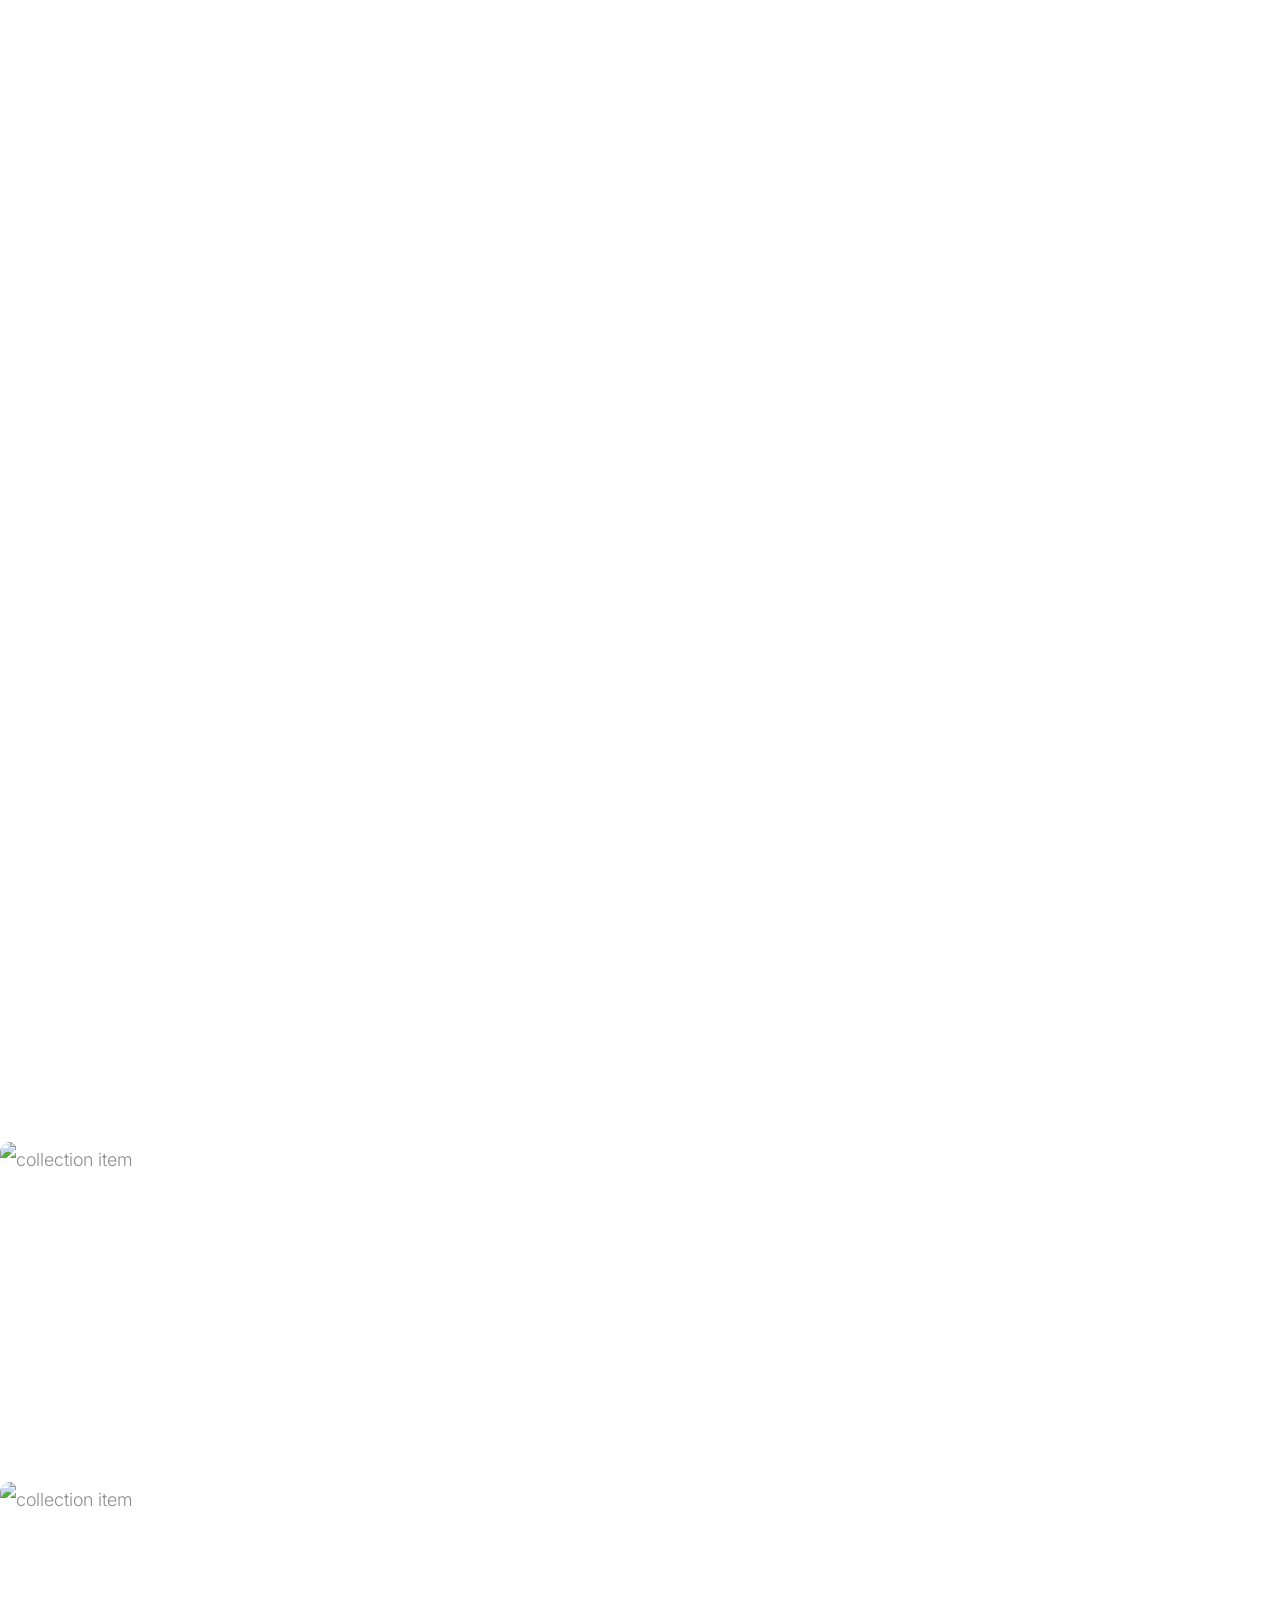
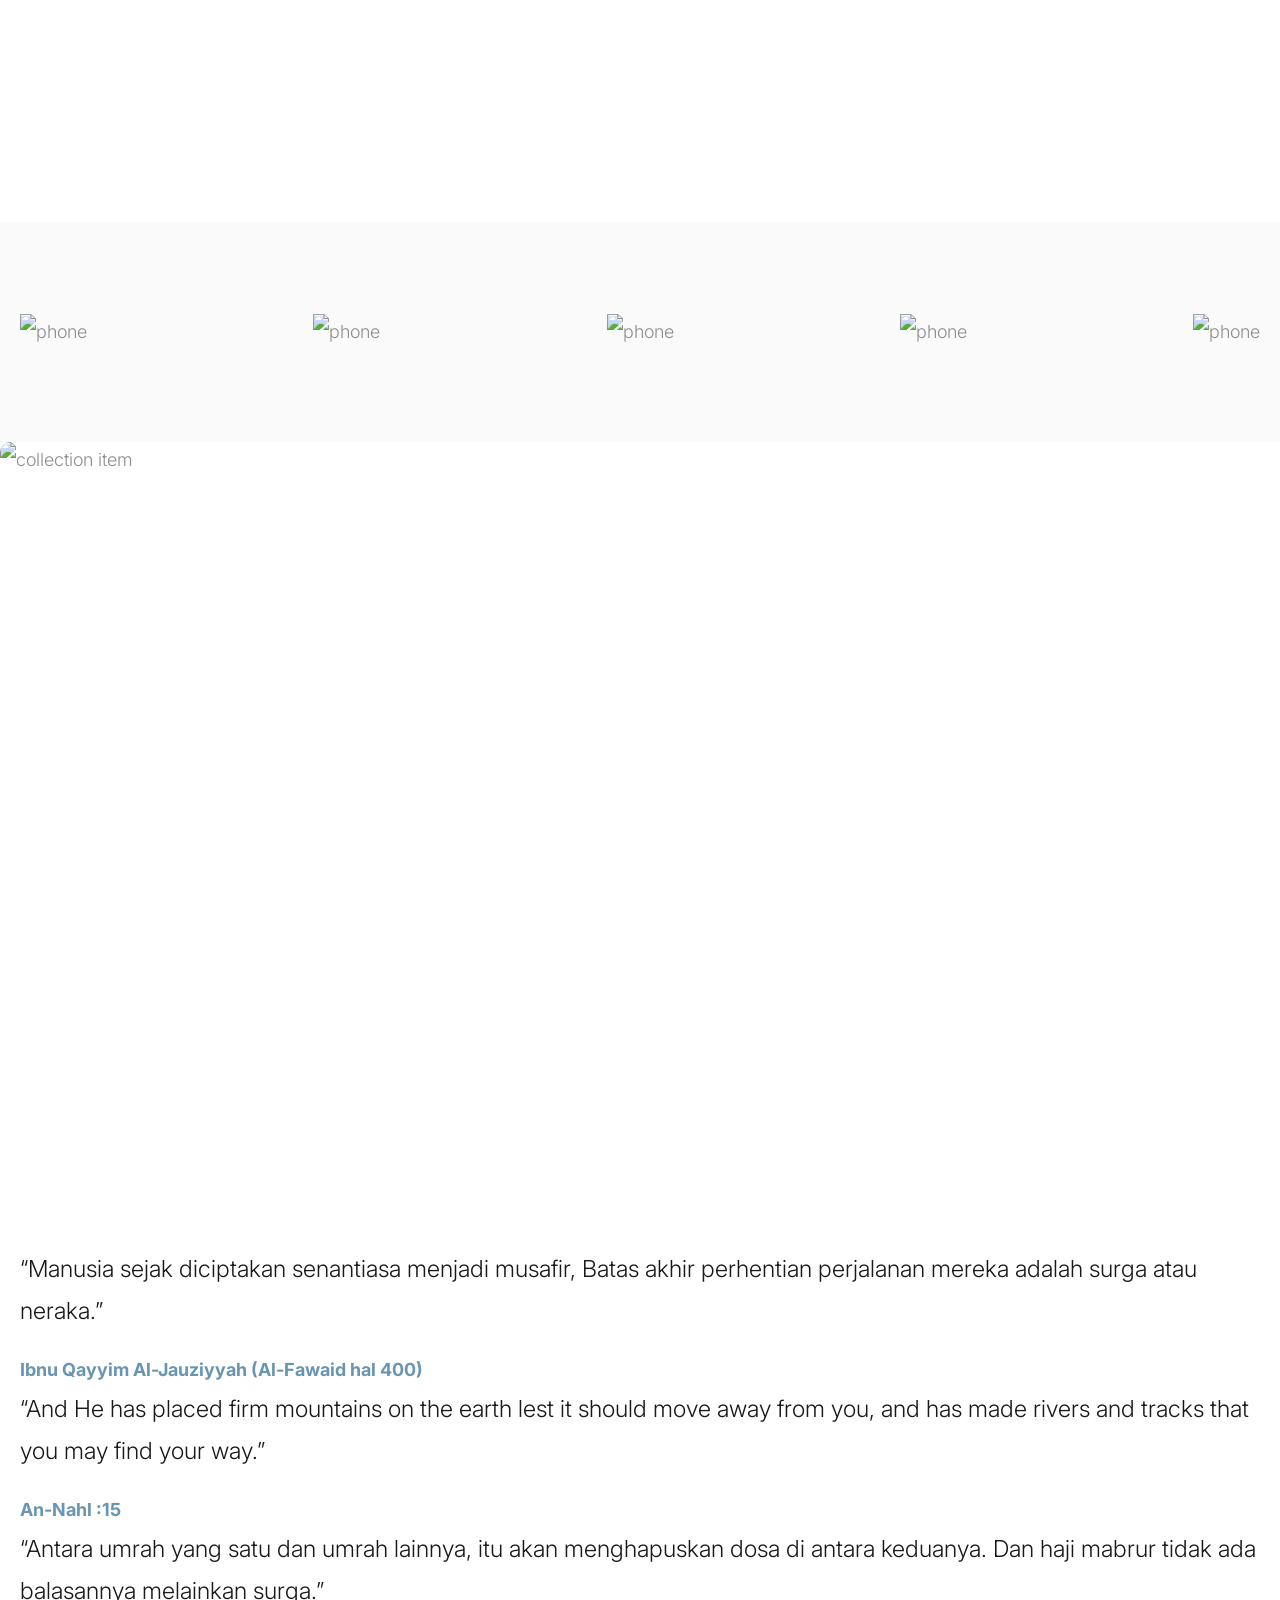
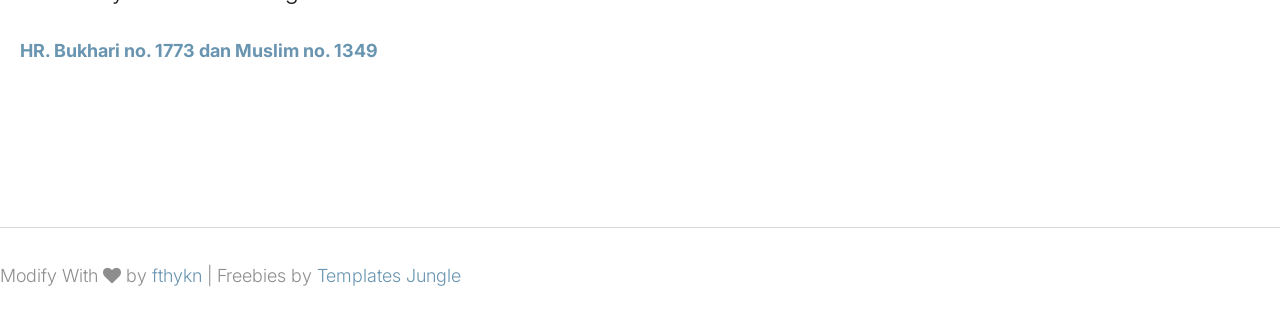
==== index.html @ 42d47d9b "shr" ====
<!DOCTYPE html>
<html lang="en">
  <head>
    <title>Teman Rihlah Mu</title>
    <meta charset="utf-8">
    <meta http-equiv="X-UA-Compatible" content="IE=edge">
    <meta name="viewport" content="width=device-width, initial-scale=1.0">
    <meta name="format-detection" content="telephone=no">
    <meta name="apple-mobile-web-app-capable" content="yes">
    <meta name="author" content="">
    <meta name="keywords" content="">
    <meta name="description" content="">
    <link rel="stylesheet" type="text/css" href="css/normalize.css">
    <link rel="stylesheet" type="text/css" href="icomoon/icomoon.css">
    <link rel="stylesheet" type="text/css" media="all" href="https://maxcdn.bootstrapcdn.com/font-awesome/4.7.0/css/font-awesome.min.css">
    <link rel="stylesheet" type="text/css" href="css/vendor.css">
    <link rel="stylesheet" type="text/css" href="style.css">
    <link rel="preconnect" href="https://fonts.googleapis.com">
    <link rel="preconnect" href="https://fonts.gstatic.com" crossorigin>
    <link href="https://fonts.googleapis.com/css2?family=Inter:wght@100;200;300;400;500;600;700;800;900&display=swap" rel="stylesheet">
    <!-- script
    ================================================== -->
    <script src="js/modernizr.js"></script>
  </head>
  <body>

    <div class="preloader-wrapper">
      <div class="preloader">
      </div>
    </div>

    
    <header id="header">
      <div id="header-wrap">
       
        <nav class="primary-nav padding-small">
          <div class="container">
            <div class="row d-flex align-items-center">
              <div class="col-lg-2 col-md-2">
                <div class="main-logo">
                  <a href="index.html">
                    <img src="images/main-logo.png" alt="logo">
                  </a>
                </div>
              </div>
              <div class="col-lg-10 col-md-10">
                <div class="navbar">

                  <div id="main-nav" class="stellarnav d-flex justify-content-end right">
                    <ul class="menu-list">

                      <li class="menu-item has-sub">
                        <a href="index.html" class="item-anchor active d-flex align-item-center" data-effect="Home">Beranda </a>
                        
                      </li>

                                       
                      <li class="menu-item has-sub">
                        <a href="#" class="item-anchor d-flex align-item-center" data-effect="Pages">Aktivitas<i class="icon icon-chevron-down"></i></a>
                        <ul class="submenu">
                      
                          <li><a href="umroh.html" class="item-anchor">umroh</a></li>
                          <li><a href="luar-ruang.html" class="item-anchor">luar ruang</a></li>
                          
                        </ul>
                      </li>

                      
                      <li class="menu-item has-sub">
                        <a href="blog.html" class="item-anchor d-flex align-item-center" data-effect="Blog">Blog</a>
                        
                      </li>

                      <li><a href="contact.html" class="item-anchor" data-effect="Contact">Contact</a></li>

                    </ul>
                  </div>

                </div>
              </div>
            </div>
          </div>
        </nav>
      </div>
    </header>

    

    
    <section id="latest-collection">
      <div class="container">
        <div class="product-collection row">
          <div class="col-lg-7 col-md-12 left-content">
            <div class="collection-item">
              <div class="products-thumb">
                <img src="images/collection-item1.jpg" alt="collection item" class="large-image image-rounded">
              </div>
              <div class="col-lg-6 col-md-6 col-sm-6 product-entry">
                <div class="categories"></div>
                <h3 class="item-title"><font color="white">Umroh<br> Berkah.</font></h3>
                
                <div class="btn-wrap">
                  <a href="umroh.html" class="d-flex align-items-center"><font color="white">Book Now <i class="icon icon-arrow-io"></i></font>
                  </a>
                </div>
              </div>
            </div>
          </div>
          <div class="col-lg-5 col-md-12 right-content flex-wrap">
            <div class="collection-item top-item">
              <div class="products-thumb">
                <img src="images/collection-item2.jpg" alt="collection item" class="small-image image-rounded">
              </div>
              <div class="col-md-6 product-entry">
                <div class="categories"></div>
                <h3 class="item-title"><font color="white">Luar <br> Ruang.</font></h3>
                <div class="btn-wrap">
                  <a href="luar-ruang.html" class="d-flex align-items-center"><font color="white">Book Now <i class="icon icon-arrow-io"></i></font>
                  </a>
                </div>
              </div>
            </div>
            <div class="collection-item bottom-item">
              <div class="products-thumb">
                <img src="images/collection-item3.jpg" alt="collection item" class="small-image image-rounded">
              </div>
              <div class="col-md-6 product-entry">
                <div class="categories"></div>
                <h3 class="item-title"><font color="white">Halal <br> Tour.</font></h3>
                <div class="btn-wrap">
                  <a href="shop.html" class="d-flex align-items-center"><font color="white">Book Now <i class="icon icon-arrow-io"></i></font>
                  </a>
                </div>
              </div>
            </div>
          </div>
        </div>
      </div>
    </section>

    <section id="brand-collection" class="padding-medium bg-light-grey">
      <div class="container">
        <div class="d-flex flex-wrap justify-content-between">
          <img src="images/brand1.png" alt="phone" class="brand-image">
          <img src="images/brand2.png" alt="phone" class="brand-image">
          <img src="images/brand3.png" alt="phone" class="brand-image">
          <img src="images/brand4.png" alt="phone" class="brand-image">
          <img src="images/brand5.png" alt="phone" class="brand-image">
        </div>
      </div>
    </section>
    
     

    <section class="shoppify-section-banner">
      <div class="container">
        <div class="product-collection">
          <div class="left-content collection-item">
            <div class="products-thumb">
              <img src="images/model.jpg" alt="collection item" class="large-image image-rounded">
            </div>
            <div class="col-lg-6 col-md-6 col-sm-6 product-entry">
              <div class="categories"></div>
              <h3 class="item-title"><font color="white">#Teman </br> Rihlahmu.</font></h3>
              <div class="btn-wrap">
                <a href="shop.html" class="d-flex align-items-center"><font color="white">Hadirkan momen ibadah yang khusyuk dan <br> nikmati kegiatan luar ruang yang berkesan <br> hanya bersama teman rihlah mulia <i class="icon icon-arrow-io"></i></font>
                </a>
              </div>
            </div>
          </div>
        </div>        
      </div>
    </section>

    <section id="testimonials" class="padding-large">
      <div class="container">
        <div class="reviews-content">
          <div class="row d-flex flex-wrap">
            <div class="col-md-2">
              <div class="review-icon">
                <i class="icon icon-right-quote"></i>
              </div>
            </div>
            <div class="col-md-8">
              <div class="swiper testimonial-swiper overflow-hidden">
                <div class="swiper-wrapper">
                  <div class="swiper-slide">
                    <div class="testimonial-detail">
                      <p>“Manusia sejak diciptakan senantiasa menjadi musafir, Batas akhir perhentian perjalanan mereka adalah surga atau neraka.”
                      </p>
                      <div class="author-detail">
                        <div class="name">Ibnu Qayyim Al-Jauziyyah (Al-Fawaid hal 400)
                        </div>
                      </div>
                    </div>
                  </div>
                  <div class="swiper-slide">
                    <div class="testimonial-detail">
                      <p>“And He has placed firm mountains on the earth lest it should move away from you, and has made rivers and tracks that you may find your way.”</p>
                      <div class="author-detail">
                        <div class="name">An-Nahl :15</div>
                      </div>
                    </div>
                  </div>
                  <div class="swiper-slide">
                    <div class="testimonial-detail">
                      <p>“Antara umrah yang satu dan umrah lainnya, itu akan menghapuskan dosa di antara keduanya. Dan haji mabrur tidak ada balasannya melainkan surga.”</p>
                      <div class="author-detail">
                        <div class="name"> HR. Bukhari no. 1773 dan Muslim no. 1349</div>
                      </div>
                    </div>
                  </div>


                  


                </div>
              </div>
              <div class="swiper-arrows">
                <button class="prev-button">
                  <i class="icon icon-arrow-left"></i>
                </button>
                <button class="next-button">
                  <i class="icon icon-arrow-right"></i>
                </button>
              </div>
            </div>
          </div>
        </div>
      </div>
    </section>

    <hr>

    

    

   

    
    

    <div id="footer-bottom">
      <div class="container">
        <div class="d-flex align-items-center flex-wrap justify-content-between">
          <div class="copyright">
            <p>Modify With <i class="fa fa-heart pulse"></i> by <a href="https://fthykn.github.io/">fthykn</a> | Freebies by <a href="https://templatesjungle.com/">Templates Jungle</a> </p></a>
            </p>
          </div>
          
            <div class="social-links">
              <ul class="d-flex list-unstyled">
               
                <li>
                  <a href="#">
                    <i class="icon icon-instagram"></i>
                  </a>
                </li>
                <li>
                  <a href="#">
                    <i class="icon icon-youtube-play"></i>
                  </a>
                </li>
                <li>
                  <a href="#">
                    <i class="icon icon-facebook"></i>
                  </a>
                </li>
                
              </ul>
            </div>
          
        </div>
      </div>
    </div>

    <script src="js/jquery-1.11.0.min.js"></script>
    <script src="js/plugins.js"></script>
    <script src="js/script.js"></script>
  </body>
</html>
---- style.css ----
/*
Theme Name: Ultras
Theme URI: https://templatesjungle.com/
Author: TemplatesJungle
Author URI: https://templatesjungle.com/
Description: Ultras is specially designed product packaged for eCommerce store websites.
Version: 1.1
*/

/*--------------------------------------------------------------
This is main CSS file that contains custom style rules used in this template
--------------------------------------------------------------*/

/*------------------------------------*\
    Table of contents
\*------------------------------------*/

/*------------------------------------------------

CSS STRUCTURE:

1. VARIABLES

2. GENERAL TYPOGRAPHY
  2.1 General Styles
  2.2 Floating & Alignment
  2.3 Forms
  2.4 Lists
  2.5 Code
  2.6 Tables
  2.7 Spacing
  2.8 Utilities
  2.9 Misc
    - Row Border
    - Zoom Effect
  2.10 Buttons
    - Button Sizes
    - Button Shapes
    - Button Color Scheme
    - Button Aligns
  2.11 Section
    - Hero Section
    - Section Title
    - Section Paddings
    - Section Margins
    - Section Bg Colors
    - Content Colors
    - Content Borders

3. EXTENDED TYPOGRAPHY
  3.1 Blockquote / Pullquote
  3.2 Text Highlights

4. CONTENT ELEMENTS
  4.1 Tabs
  4.2 Accordions

5. BLOG STYLES
  5.1 Blog Single Post
  5.2 About Author
  5.3 Comments List
  5.4 Comments Form3

6. SITE STRUCTURE
  6.1 Header
    - Header Menu
    - Nav Sidebar
  6.2 Billboard
  6.3 About Us Section
  6.4 Video Section
  6.5 Selling Products Section
  6.6 Quotation Section
  6.7 Latest Blogs Section
  6.8 Newsletter Section
  6.9 Instagram Section
  6.10 Footer
    - Footer Top
    - Footer Bottom

7. OTHER PAGES
  7.1 About Page
  7.2 Product Detail
    -Quantity
  7.3 Shop Page & Blog Page
    -Sidebar
    -Pagination
  7.4 Shop List Page
  7.5 Single Product
   -Single Product Information
   -Product Tabs
  7.6 Single Post Page
  7.7 Cart Page
  7.8 Wishlist Page
  7.9 Checkout Page
  7.10 Home2 Page
   -Billboard
   -Video Section
   -Categories
  7.11 Coming Soon Page
  7.12 Login Page
  7.13 Error Page
  7.14 Styles Page

    
/*--------------------------------------------------------------
/** 1. VARIABLES
--------------------------------------------------------------*/
:root {
    /* widths for rows and containers
     */
    --header-height       : 160px;
    --header-height-min   : 80px;
}
/* on mobile devices below 600px
 */
@media screen and (max-width: 600px) {
    :root {
        --header-height : 100px;
        --header-height-min   : 80px;
    }
}
/* Theme Colors */
:root {
    --accent-color       : #8d8d8d;
    --dark-color         : #191919;
    --light-color        : #fff;
    --grey-color         : #dbdbdb;
    --light-grey-color   : #fafafa;
    --primary-color      : #6995B1;
    --light-primary-color   : #eef1f3;
}

/* Fonts */
:root {
    --body-font           : "Inter", sans-serif;
    --heading-font        : "Inter", sans-serif;
}


/*----------------------------------------------*/
/* 2 GENERAL TYPOGRAPHY */
/*----------------------------------------------*/

/* 2.1 General Styles
/*----------------------------------------------*/
*, *::before, *::after {
  -webkit-box-sizing: border-box;
  -moz-box-sizing: border-box;
  box-sizing: border-box;
}
html {
  box-sizing: border-box;
}
body {
  font-family: var(--body-font);
  font-size: 18px;
  font-weight: 300;
  line-height: 2;
  color: var(--accent-color);
  margin: 0;
}
body.no-scroll {
    overflow: hidden;
}
a {
  color: var(--dark-color);
  text-decoration: none;
  transition: 0.3s color ease-out;
}
p>a {
  color: var(--primary-color);
}
a.light {
  color: var(--light-color);
}
a:hover {
  text-decoration: none;
  color: var(--primary-color);
}
ul, ol {
  margin-top: 0;
  margin-bottom: 10px;
  margin-left: 0;
}
ul ul,
ol ul,
ul ol,
ol ol {
  margin-top: 5px;
  margin-bottom: 0;
}
ul li, ol li {
  margin-bottom: 5px;
  outline: 0;
}
ul li.active a{
  color: var(--dark-color);
}
ul li:last-child,
ol li:last-child {
  margin-bottom: 0;
}
dl {
  margin-top: 0;
  margin-bottom: 2rem;
}
dt,
dd {
  line-height: 1.42857143;
}
dt {
  font-weight: bold;
}
dd {
  margin-left: 0;
}
button, input, select, textarea {
  font-family: inherit;
  font-size: inherit;
  line-height: inherit;
  outline: 0;
}
figure {
  margin: 0;
}
img {
  display: inline-block;
  border: 0;
  max-width: 100%;
  height: auto;
  vertical-align: middle;
}
::selection {
  background: var(--primary-color);
  color: var(--light-color);
  text-shadow: none;
}
::-moz-selection {
  background: var(--primary-color);
  color: var(--light-color);
  text-shadow: none;
}

::-webkit-input-placeholder {
    color: #7A7A7A; /* WebKit browsers */
}
:-ms-input-placeholder {
    color: #7A7A7A;/* Internet Explorer 10+ */
}

/* Typography */
/*----------------------------------------------*/

h1, .h1, h2, .h2, h3, .h3, h4, .h4, h5, .h5, h6, .h6 {
  font-family: var(--heading-font);
  color: var(--dark-color);
  line-height: 1.2;
}
h1.light, .h1, h2.light, .h2, h3.light, .h3, h4.light, .h4, h5.light, .h5, h6.light, .h6 {
  color: var(--light-color);
}
h1, h2, h3 {
  margin: 25px 0;
  text-transform: capitalize;
}
h5, h6 {
  letter-spacing: 1px;
}
h1, .h1 {
  font-size: 3em;
  line-height: 1.4;
}
h2, .h2 {
  font-size: 2em;
  line-height: 1.4;
}
h3, .h3 {
  font-size: 1.4em;
  line-height: 1.4;
}
h4, .h4 {
  font-size: 1.1em;
  line-height: 1.4;
}
h5, .h5 {
  font-size: .83em;
  line-height: 1.25;
}
h6, .h6 {
  font-size: .67em;
  line-height: 1.1;
}
h1 a, h2 a, h3 a, h4 a, h5 a, h6 a {
  font-weight: inherit;
  color: inherit;
  text-decoration: none;
}
p {
   font-family: var(--body-font);
   font-size: 18px;
   line-height: 1.8;
   margin: 0 0 20px 0;
}
p.dark {
    color: var(--dark-color);
}
p.light {
    color: var(--light-color);
}
p:empty {
  display: none;
}
small {
  font-size: 85%;
}
mark {
  background-color: var(--grey-color);
  padding: 0.28rem;
}
dfn, cite, em, i {
  font-style: italic;
}
::placeholder {
    color: var(--grey-color);
}

/*----------------------------------------------*/
/* 2.1 Floating & Alignment */
/*----------------------------------------------*/

.align-left {
  float: left;
  text-align: left;
}
.align-right {
  float: right;
  text-align: right;
}
.align-center {
  display: block;
  margin-left: auto;
  margin-right: auto;
  text-align: center;
}
/**::after,*/
.container::after,
.row::after,
.clearfix::after {
  display: block;
  clear: both;
  content: "";
}

/** Text Align
--------------------------------------------------------------*/
.text-left {
  text-align: left;
}
.text-right {
  text-align: right;
}
.text-center {
  text-align: center;
}
.text-justify {
  text-align: justify;
}
.text-nowrap {
  white-space: nowrap;
}
.text-lead {
  font-size: 120%;
  line-height: 1.7em;
}
.text-lead strong {
  font-size: 115%;
  font-weight: 500;
}
.text-muted {
  color: var(--primary-color);
}
.text-primary {
  color: var(--primary-color) !important;
}
.text-hide {
  font: 0/0 a;
  color: transparent;
  text-shadow: none;
  background-color: transparent;
  border: 0;
}

/*------------------------------------------------
/* 2.3 Forms
–––––––––––––––––––––––––––––––––––––––––––––––––– */
input[type="email"],
input[type="number"],
input[type="search"],
input[type="text"],
input[type="tel"],
input[type="url"],
input[type="password"],
textarea,
select {
    height: 50px;
    padding: 6px 15px;
    background-color: var(--light-background-color);
    border: 1px solid var(--grey-color);
    border-radius: 4px;
    box-shadow: none;
    box-sizing: border-box; 
  }
/* Removes awkward default styles on some inputs for iOS */
input[type="email"],
input[type="number"],
input[type="search"],
input[type="text"],
input[type="tel"],
input[type="url"],
input[type="password"],
textarea {
  -webkit-appearance: none;
     -moz-appearance: none;
          appearance: none; }
textarea {
  min-height: 130px;
  padding-top: 6px;
  padding-bottom: 6px; }
input[type="email"]:focus,
input[type="number"]:focus,
input[type="search"]:focus,
input[type="text"]:focus,
input[type="tel"]:focus,
input[type="url"]:focus,
input[type="password"]:focus,
textarea:focus,
select:focus {
  border: 1px solid var(--grey-color);
  outline: 0; }
label,
legend {
  display: block;
  margin-bottom: .5rem;
  font-weight: 600; 
}
fieldset {
  padding: 0;
  border-width: 0; 
}
input[type="checkbox"],
input[type="radio"] {
  display: inline; }
label > .label-body {
  display: inline;
  margin-left: .5rem;
  font-weight: normal; }

/*------------------------------------------------
/* 2.4 Lists
–––––––––––––––––––––––––––––––––––––––––––––––––– */
ul {
  list-style: circle inside; }
ol {
  list-style: decimal inside; }
ol, ul {
  padding-left: 0;
  margin-top: 0; }
ul ul,
ul ol,
ol ol,
ol ul {
  margin: 1.5rem 0 1.5rem 3rem;
  font-size: 90%; }
li {
  margin-bottom: 1rem; }

/*------------------------------------------------
/* 2.5 Code
–––––––––––––––––––––––––––––––––––––––––––––––––– */
code {
  padding: .2rem .5rem;
  margin: 0 .2rem;
  border-radius: 4px; 
  background-color: var(--accent-color);
  color: var(--light-color);
}
pre > code {
  display: block;
  padding: 1rem 1.5rem;
  white-space: normal; 
  }

/*------------------------------------------------
/* 2.6 Tables
–––––––––––––––––––––––––––––––––––––––––––––––––– */
th,
td {
  padding: 12px 15px;
  text-align: left;
   }
th:first-child,
td:first-child {
  padding-left: 0; 
  }
th:last-child,
td:last-child {
  padding-right: 0; 
  }

/*------------------------------------------------
/* 2.7 Spacing
–––––––––––––––––––––––––––––––––––––––––––––––––– */
button,
.button {
  margin-bottom: 1rem; }
input,
textarea,
select,
fieldset {
  margin-bottom: 1.5rem; }
pre,
blockquote,
dl,
figure,
table,
form {
  margin-bottom: 2rem; 
}

/*------------------------------------------------
/* 2.8 Utilities
–––––––––––––––––––––––––––––––––––––––––––––––––– */
.u-full-width {
  width: 100%;
  box-sizing: border-box; 
}
.u-max-full-width {
  max-width: 100%;
  box-sizing: border-box; 
}
.u-pull-right {
  float: right; 
}
.u-pull-left {
  float: left; 
}
.list-icon i {
  margin-right: 10px;
}
.list-unstyled {
  list-style: none;
}
.txt-fx .letter {
  opacity: 0;
}
.text-uppercase {
  text-transform: uppercase;
}
.text-capitalize {
  text-transform: capitalize;
}
.overflow-hidden {
    overflow: hidden;
}
.hide {
    display: none !important;
}

/* display flex utilities */
.d-flex {
  display: -ms-flexbox !important;
  display: flex !important;
}
.flex-wrap {
  -ms-flex-wrap: wrap !important;
  flex-wrap: wrap !important;
}

.justify-content-end {
  -ms-flex-pack: justify !important;
  justify-content: end !important;
}
.justify-content-center {
  -ms-flex-pack: justify !important;
  justify-content: center !important;
}
.justify-content-evenly {
  -ms-flex-pack: justify !important;
  justify-content: space-evenly !important;
}
.justify-content-between {
  -ms-flex-pack: justify !important;
  justify-content: space-between !important;
}

.align-items-center {
  -ms-flex-align: center !important;
  align-items: center !important;
}
.align-items-baseline {
  -ms-flex-align: baseline !important;
  align-items: baseline !important;
}
/* disable selction in section title */
.noselect {
  -webkit-touch-callout: none; /* iOS Safari */
    -webkit-user-select: none; /* Safari */
     -khtml-user-select: none; /* Konqueror HTML */
       -moz-user-select: none; /* Old versions of Firefox */
        -ms-user-select: none; /* Internet Explorer/Edge */
            user-select: none; /* Non-prefixed version, currently
                                  supported by Chrome, Edge, Opera and Firefox */
}

/*------------------------------------------------
/* 2.9 Misc
–––––––––––––––––––––––––––––––––––––––––––––––––– */
/* -Row Border
------------------------------------------*/
hr {
  margin-top: 2rem;
  margin-bottom: 2rem;
  border-width: 0;
  border-top: 1px solid var(--grey-color); 
}

/* -Zoom Effect
------------------------------------------*/
.zoom-effect {
    position: relative;
    overflow: hidden;
}
.zoom-effect img {
    max-width: 100%;
    -webkit-transition: 0.6s ease-out;
    -moz-transition: 0.6s ease-out;
    transition: 0.6s ease-out;
}
.zoom-effect:hover img {
    -webkit-transform: scale(1.1,1.1);
    -moz-transform: scale(1.1,1.1);
    transform: scale(1.1,1.1);
}
.zoom-effect:before {
    content: "";
    display: block;
    width: 100%;
    height: 100%;
    top: 0;
    left: 0;
    position: absolute;
    background: rgba(0,0,0,0.3);
    z-index: 2;
    opacity: 0;
    -moz-transition: 0.5s ease;
    -webkit-transition: 0.5s ease;
    transition: 0.5s ease;
}
.zoom-effect:hover:before {
    opacity: 1;
    cursor: pointer;
}


/*--------------------------------------------------------------
/** 2.10 Buttons
--------------------------------------------------------------*/
a.btn,
input[type="button"],
input[type="submit"],
input[type="reset"],
input[type="file"],
button {
  background-image: none;
  background: var(--dark-color);
  text-decoration: none !important;
  display: inline-block;
  position: relative;
  border: 2px solid transparent;
  border-radius: 0;
  padding: 0.75em 1.5em;
  margin-top: 15px;
  font-family: var(--body-font);
  font-size: 15px;
  font-weight: 500;
  line-height: normal;
  text-align: center;
  text-transform: uppercase;
  color: var(--light-color);
  z-index: 1;
  cursor: pointer;
  white-space: nowrap;
  vertical-align: middle;
  -webkit-transition: all 0.3s ease-in;
  transition: all 0.3s ease-in;
  -ms-touch-action: manipulation;
  touch-action: manipulation;
  -webkit-user-select: none;
  -moz-user-select: none;
  -ms-user-select: none;
  user-select: none;
}
.btn:hover,
.btn:focus,
input[type="button"]:focus,
input[type="button"]:hover,
input[type="submit"]:focus,
input[type="submit"]:hover,
input[type="reset"]:focus,
input[type="reset"]:hover,
input[type="file"]:focus,
input[type="file"]:hover,
button:focus,
button:hover {
  text-decoration: none;
  outline: 0;
}
.light .btn:hover {
  color: var(--light-color);
}
.btn:last-child {
  margin-right: 0;
}
.btn:active,
.btn.btn-outline-light:active,
.btn.btn-outline-dark:active,
.btn.btn-outline-accent:active,
input[type="button"]:active,
input[type="submit"]:active,
input[type="reset"]:active,
input[type="file"]:active,
button:active {
  outline: 0;
  background-image: none;
  -webkit-box-shadow: inset 0 1px 3px rgba(0, 0, 0, 0.3);
  box-shadow: inset 0 1px 3px rgba(0, 0, 0, 0.3);
}
.btn.disabled,
.btn[disabled],
fieldset[disabled] .btn {
  cursor: not-allowed;
  opacity: 0.65;
  box-shadow: none;
}
a.btn.disabled,
fieldset[disabled] a.btn {
  pointer-events: none;
}

/* - Button Sizes
------------------------------------------------------------- */
.btn.btn-small {
  padding: 0.8em 1.8em;
  font-size: 0.65em;
}
.btn.btn-medium {
  padding: 1.1em 3.0em;
  font-size: 1.0em;
}
.btn.btn-large {
  padding: 1.5em 5.5em;
  font-size: 1.3em;
}

/* - Button Shapes
------------------------------------------------------------- */
.btn.btn-rounded,
.btn.btn-rounded::after {
  border-radius: 6px;
}
.btn.btn-pill,
.btn.btn-pill::after {
  border-radius: 2em;
}
/* button outline */
.btn.btn-outline-dark,
.btn.btn-outline-light,
.btn.btn-outline-accent {
  background: transparent;
  text-shadow: none;
  box-shadow: none;
}
.btn.btn-outline-dark:hover::after,
.btn.btn-outline-light:hover::after {
  background-color: transparent;
}
.btn.btn-outline-dark {
  border-color: rgba(0,0,0,1);
  color: var(--dark-color);
}
.btn.btn-outline-dark:hover {
  background: var(--dark-color);
  color: var(--light-color);
}
.btn.btn-outline-accent {
  border-color: var(--accent-color);
  color: var(--accent-color);
}
.btn.btn-outline-accent:hover {
  background: var(--accent-color);
  color: var(--light-color);
}
.btn.btn-outline-light {
  border-color: rgba(255,255,255,0.5);
  color: var(--light-color);
}
.btn.btn-outline-light:hover {
  border-color: rgba(0,0,0,0.5);
  color: var(--dark-color);
}
.btn.btn-outline-primary {
  background: transparent;
  border-color: var(--primary-color);
  color: var(--dark-color);
}
.btn.btn-outline-primary:hover {
  border-color: var(--dark-color);
  color: var(--dark-color) !important;
}
.btn.btn-full {
  display: block;
  margin: .85em 0;
  width: 100%;
  text-align: center;
}

/* - Buttons Color Scheme
------------------------------------------------------------- */
.btn.btn-dark {
  background: var(--dark-color);
  color: var(--light-color);
}
.btn.btn-dark:hover {
  background: var(--primary-color);
}
.btn.btn-light {
  background: var(--light-color);
  color: var(--dark-color);
}
.btn.btn-light:hover {
  background: var(--dark-color);
  color: var(--light-color);
}
.btn.btn-grey {
  background: var(--grey-color);
  color: var(--dark-color);
}
.btn.btn-grey:hover {
  background: var(--primary-color);
  color: var(--light-color);
}
.btn.btn-accent {
  color: var(--light-color);
  background-color: var(--accent-color);
}
.btn.btn-accent:hover {
  color: var(--light-color) !important;
  background-color: var(--primary-color);
}
.btn.btn-primary {
  background: var(--primary-color);
  color: var(--light-color);
}
.btn.btn-primary:hover {
  background-color: var(--dark-color);
  color: var(--light-color);
}

/* - Buttons Aligns
------------------------------------------------------------- */
.btn-left{
  text-align: left;
  display: block;
}
.btn-center{
  text-align: center;
  display: block;
}
.btn-right{
  text-align: right;
  display: block;
}

/* - Buttons With Arrow
------------------------------------------------------------- */
.btn-wrap {
  font-weight: 500;
  text-transform: capitalize;
  width: fit-content;
}
.btn-wrap:hover i.icon.icon-arrow-io {
  transform: translate3d(5px,0,0) rotate(-180deg);
}
.btn-wrap i.icon.icon-arrow-io {
  display: inline-block;
  font-size: 1.4em;
  transform: rotate(-180deg);
  transition: transform 0.3s ease-out;
}

/*----------------------------------------------*/
/* 2.11 Images */
/*----------------------------------------------*/

/*--- Image Dimension
-----------------------------------------------*/
img.video-image,
img.post-image,
img.insta-image {
    width: 100%;
    height: auto;
    object-fit: cover;
}
img.large-image {
    width: 100%;
    height: 660px;
    object-fit: cover;
}
img.small-image {
    width: 100%;
    height: 320px;
    object-fit: cover;
}
img.single-image {
    width: 100%;
    height: 810px;
    object-fit: cover;
}
img.brand-image {
    max-width: 100%;
    height: auto;
    margin: 20px;
}

/*--- Image Shape
-----------------------------------------------*/
img.image-rounded {
   border-radius: 10px;
}
img.image-circle {
   border-radius: 50%;
}

/*----------------------------------------------*/
/* 2.12 Section */
/*-----------------------------------------------------------*/

/* site-banner */
/*----------------------------------------------*/
.site-banner{
  text-align: center;
}
.site-banner h1.page-title{
    font-size: 7.2em;
    font-weight: 800;
    line-height: 1em;
    letter-spacing: -0.02em;
    text-transform: capitalize;
    color: var(--dark-color);
}
.breadcrumbs a:hover{
  color: var(--accent-color);
}
.breadcrumbs{
  color: var(--accent-color);
}
.breadcrumbs .item{
  text-transform: capitalize;
}
@media screen and (max-width: 1099px) {
  .site-banner h1.page-title{
      font-size: 6em;
  }
}
@media screen and (max-width: 768px) {
  .site-banner h1.page-title{
      font-size: 4.6em;
  }
}
@media screen and (max-width: 600px) {
  .site-banner h1.page-title{
      font-size: 3.2em;
  }
}

/* Hero section
/*----------------------------------------------*/
.hero-section {
    position: relative;
}
.hero-section h2 {
    font-size: 1.8em;
    text-transform: none;
}

/*--- Section Title
-----------------------------------------------*/
.section-header {
    width: 100%;
    padding-bottom: 20px;
}
.section-title {
    font-size: 2.6em;
    font-weight: 700;
}

/*--- Widget Title
-----------------------------------------------*/
h5.widget-title {
    letter-spacing: 0;
    font-size: 1.3em;
    font-weight: 800;
    margin-top: 0;
    margin-bottom: 20px;
}

/*--- Product Title
-----------------------------------------------*/
h2.product-title{
    font-size: 2.6em;
    margin: 0;
}

/* - Section Padding
--------------------------------------------------------------*/
.padding-xsmall {
  padding-top: 0.5em;
  padding-bottom: 0.5em;
}
.padding-small {
  padding-top: 2em;
  padding-bottom: 2em;
}
.padding-medium {
  padding-top: 4em;
  padding-bottom: 4em;
}
.padding-large {
  padding-top: 7em;
  padding-bottom: 7em;
}
.padding-xlarge {
  padding-top: 9.5em;
  padding-bottom: 9.5em;
}
.padding-2xlarge {
  padding-top: 15em;
  padding-bottom: 15em;
}

/* no padding */
.no-padding-top {
  padding-top: 0 !important;
}
.no-padding-bottom {
  padding-bottom: 0 !important;
}
.no-gutter {
  padding: 0 !important;
}

/* no padding and margin */
.no-padding {
  padding: 0;
}
.no-margin {
  margin: 0;
}
.no-margin-bottom {
  margin-bottom: 0 !important;
}

/* - Section margin
--------------------------------------------------------------*/
.margin-small {
  margin-top: 3em;
  margin-bottom: 3em;
}
.margin-medium {
  margin-top: 4.5em;
  margin-bottom: 4.5em;
}
.margin-large {
  margin-top: 6em;
  margin-bottom: 6em;
}
.margin-xlarge {
  margin-top: 7.5em;
  margin-bottom: 7.5em;
}

@media only screen and (max-width: 768px) {
  .margin-small,
  .margin-medium,
  .margin-large,
  .margin-xlarge {
    margin-top: 1em;
    margin-bottom: 1em;
  }
}

/* - Section Bg Colors
--------------------------------------------------------------*/
.bg-light {
  background-color: var(--light-color) !important;
}
.bg-accent {
  background-color: var(--accent-color) !important;
}
.bg-grey {
  background-color: var(--grey-color) !important;
}
.bg-dark-grey {
  background-color: var(--dark-grey-color) !important;
}
.bg-light-grey {
  background-color: var(--light-grey-color) !important;
}
.bg-primary {
  background-color: var(--primary-color) !important;
}
.bg-light-primary {
  background-color: var(--light-primary-color) !important;
}

/* - Content Colors
--------------------------------------------------------------*/
.content-light h1, .content-light h2, .content-light h3, .content-light h4, .content-light h5, .content-light h6 {
  color: var(--light-color);
}
.primary-color h1, .primary-color h2, .primary-color h3, .primary-color h4, .primary-color h5, .primary-color h6 {
  color: var(--primary-color);
}
.content-light a,
.content-light {
  color: var(--light-color);
}
.content-light a:hover {
  color: var(--light-color);
}
.content-light li.menu-item .icon{
    color: var(--light-color);
}
.content-dark h1, .content-dark h2, .content-dark h3, .content-dark h4, .content-dark h5, .content-dark h6 {
  color: var(--dark-color);
}
.content-dark a,
.content-dark {
  color: var(--dark-color);
}
.content-dark a:hover {
  color: var(--dark-color);
}
.content-dark li.menu-item .icon{
    color: var(--dark-color);
}

/* - Content Border
--------------------------------------------------------------*/
table.border-bottom tr {
    border-bottom: 1px solid rgba(0,0,0,0.125);
}
.content-light table.border-bottom tr {
    border-bottom: 1px solid rgba(255,255,255,0.3);
}
.border-top {
   border-top: 1px solid rgba(0,0,0,0.125);
}
.content-light .border-top {
   border-top: 1px solid rgba(255,255,255,0.3);
}
.border-right {
   border-right: 1px solid rgba(0,0,0,0.125);
}
.content-light .border-right {
   border-bottom: 1px solid rgba(255,255,255,0.3);
}
.border-bottom {
   border-bottom: 1px solid rgba(0,0,0,0.125);
}
.content-light .border-bottom {
   border-bottom: 1px solid rgba(255,255,255,0.3);
}
.border-left {
   border-left: 1px solid rgba(0,0,0,0.125);
}
.content-light .border-left {
   border-left: 1px solid rgba(255,255,255,0.3);
}

/* - Content Border None
--------------------------------------------------------------*/
.no-border-top {
   border-top: none !important;
}
.no-border-right {
   border-right: none !important;
}
.no-border-bottom {
   border-bottom: none !important;
}
.no-border-left {
   border-left: none !important;
}

/*====================================================================*/
/* 3. EXTENDED TYPOGRAPHY */
/*====================================================================*/
/*----------------------------------------------*/
/* 3.1 Blockquote /Pullquote */
/*----------------------------------------------*/
.single-post .content p:first-child, 
.quote blockquote, blockquote, 
.single-post .content blockquote p, 
.pullquote-right, 
.pullquote-left {
    font-family: var(--heading-font);
    font-size: 1.5em;
    line-height: 1.4em;
    font-weight: 500;
    letter-spacing: 2px;
    font-style: normal;
    margin: 0 0 20px;
    padding: 20px 40px;
}
.pullquote-right, .pullquote-left {
  width: 40%;
} 
blockquote cite {
  display: block;
  font-size: 0.8em;
  margin-top: 20px;
  font-style: italic;
}
.pullquote-left {
  float: left;
  margin: 20px 20px 20px 0;
} 
.pullquote-right {
  float: right;
  margin: 20px 0 20px 20px;
}
  
/*----------------------------------------------*/
/* 3.2 Text Highlights */
/*----------------------------------------------*/
.highlight {
  background: var(--primary-color);
  color: var(--light-color);
  padding: 1px 5px;
}

/*====================================================================*/
/* 4. CONTENT ELEMENTS */
/*====================================================================*/

/*--------------------------------------------------------------
/** 4.1 General Tabs
--------------------------------------------------------------*/
.nav {
  display: flex;
  flex-wrap: wrap;
  padding-left: 0;
  margin-bottom: 0;
  list-style: none;
}
.nav-link {
  display: block;
  padding: 0.5rem 1rem;
  text-decoration: none;
  transition: color 0.15s ease-in-out, background-color 0.15s ease-in-out, border-color 0.15s ease-in-out;
}
@media (prefers-reduced-motion: reduce) {
  .nav-link {
    transition: none;
  }
}
.nav-link:hover, .nav-link:focus {
  color: var(--accent-color);
}
.nav-link.disabled {
  color: #6c757d;
  pointer-events: none;
  cursor: default;
}
.nav-tabs {
  border-bottom: 1px solid #dee2e6;
}
.nav-tabs .nav-link {
  color: #999;
  padding: 10px 30px;
  margin-bottom: -1px;
  background: none;
  border: 1px solid transparent;
  border-top-left-radius: 0.25rem;
  border-top-right-radius: 0.25rem;
}
.nav-tabs .nav-link:hover, .nav-tabs .nav-link:focus {
  border-color: #e9ecef #e9ecef #dee2e6;
  isolation: isolate;
}
.nav-tabs .nav-link.disabled {
  color: #6c757d;
  background-color: transparent;
  border-color: transparent;
}
.nav-tabs .nav-link.active,
.nav-tabs .nav-item.show .nav-link {
  color: #495057;
  border-color: #dee2e6 #dee2e6 #fff;
}
.nav-tabs .dropdown-menu {
  margin-top: -1px;
  border-top-left-radius: 0;
  border-top-right-radius: 0;
}
.nav-pills .nav-link {
  background: none;
  border: 0;
  border-radius: 0.25rem;
}
.nav-pills .nav-link.active,
.nav-pills .show > .nav-link {
  color: #fff;
  background-color: #0d6efd;
}
.nav-fill > .nav-link,
.nav-fill .nav-item {
  flex: 1 1 auto;
  text-align: center;
}
.nav-justified > .nav-link,
.nav-justified .nav-item {
  flex-basis: 0;
  flex-grow: 1;
  text-align: center;
}
.nav-fill .nav-item .nav-link,
.nav-justified .nav-item .nav-link {
  width: 100%;
}
.bootstrap-tabs .tab-content {
  padding: 20px 0;
}
.bootstrap-tabs .tab-content > .tab-pane {
  display: none;
}
.bootstrap-tabs .tab-content > .active {
  display: block;
}

/*--------------------------------------------------------------
/** 4.2 Accordions
--------------------------------------------------------------*/
.collapse:not(.show) {
  display: none;
}
.collapsing {
  height: 0;
  overflow: hidden;
  transition: height 0.35s ease;
}
@media (prefers-reduced-motion: reduce) {
  .collapsing {
    transition: none;
  }
}
.accordion-button {
  position: relative;
  display: flex;
  align-items: center;
  width: 100%;
  padding: 1rem 1.25rem;
  margin: 0;
  font-size: 1rem;
  color: var(--dark-color);
  text-align: left;
  border: 0;
  border-radius: 0;
  box-shadow: none;
  overflow-anchor: none;
  background-color: var(--light-background-color);
  transition: color 0.15s ease-in-out, background-color 0.15s ease-in-out, border-color 0.15s ease-in-out, box-shadow 0.15s ease-in-out, border-radius 0.15s ease;
}
@media (prefers-reduced-motion: reduce) {
  .accordion-button {
    transition: none;
  }
}
.accordion-button:not(.collapsed)::after {
  background-image: url(data:image/svg+xml,%3csvg xmlns='http://www.w3.org/2000/svg' viewBox='0 0 16 16' fill='%23212529'%3e%3cpath fill-rule='evenodd' d='M1.646 4.646a.5.5 0 0 1 .708 0L8 10.293l5.646-5.647a.5.5 0 0 1 .708.708l-6 6a.5.5 0 0 1-.708 0l-6-6a.5.5 0 0 1 0-.708z'/%3e%3c/svg%3e);
  transform: rotate(-180deg);
}
.accordion-button::after {
  flex-shrink: 0;
  width: 1.25rem;
  height: 1.25rem;
  margin-left: auto;
  content: "";
  background-image: url("data:image/svg+xml,%3csvg xmlns='http://www.w3.org/2000/svg' viewBox='0 0 16 16' fill='%23212529'%3e%3cpath fill-rule='evenodd' d='M1.646 4.646a.5.5 0 0 1 .708 0L8 10.293l5.646-5.647a.5.5 0 0 1 .708.708l-6 6a.5.5 0 0 1-.708 0l-6-6a.5.5 0 0 1 0-.708z'/%3e%3c/svg%3e");
  background-repeat: no-repeat;
  background-size: 1.25rem;
  transition: transform 0.2s ease-in-out;
}
@media (prefers-reduced-motion: reduce) {
  .accordion-button::after {
    transition: none;
  }
}
.accordion-button:hover {
  z-index: 2;
}
.accordion-button:focus {
  z-index: 3;
  outline: 0;
  box-shadow: none;
}
.accordion-header {
  margin: 0;
}
.accordion-item {
  background-color: var(--light-background-color);
  border-bottom: 1px solid rgba(0, 0, 0, 0.125);
}
.accordion-body {
  padding: 1rem 1.25rem;
}
.accordion-flush .accordion-collapse {
  border-width: 0;
}
.accordion-flush .accordion-item {
  border-right: 0;
  border-left: 0;
  border-radius: 0;
}
.accordion-flush .accordion-item:first-child {
  border-top: 0;
}
.accordion-flush .accordion-item:last-child {
  border-bottom: 0;
}
.accordion-flush .accordion-item .accordion-button {
  border-radius: 0;
}

/*--- Tooltip
-----------------------------------------------*/
.tooltip .tooltip-text {
    width: 120px;
    background-color: var(--primary-color);
    color: var(--light-color);
    font-size: 14px;
    text-align: center;
    position: absolute;
    top: -49px;
    left: -40px;
    z-index: 1;
    padding: 10px 0;
    visibility: hidden;
    border-radius: 20px;
}
.tooltip:hover .tooltip-text {
  visibility: visible;
}


/*====================================================================*/
/* 5. BLOG STYLES */
/*====================================================================*/

/* 5.1 Blog Single Post
------------------------------------------*/
/* breadcrumbs */
.breadcrumbs span {
  display: inline-block;
}

/* 5.2 About Author
------------------------------------------*/
.author-post {
  padding-left: 30px;
}
.author-post h4 {
  margin: 0;
  font-weight: 700;
  text-transform: none;
}

/* 5.3 Comments List
------------------------------------------*/
.comment-list .comment-item {
    display: flex;
}
.comment-item .comment-meta {
    display: flex;
    align-items: baseline;
}
.comment-meta span.meta-date {
    font-size: 13px;
    padding-right: 50px;
}
.comments-wrap .child-comments {
  padding-left: 50px;
}
.commentor-image {
  width: 80px;
  height: 80px;
}
/* 5.4 Comments Form
------------------------------------------*/
.comment-respond .comment-form {
  display: flex;
}

/*----------------------------------------------*/
/* 6. SITE STRUCTURE */
/*----------------------------------------------*/

/* 6.1 Header
--------------------------------------------------------------*/

/* Preloader */
.preloader-wrapper {
  width: 100%;
  height: 100vh;
  margin: 0 auto;
  position: absolute;
  top: 0;
  left: 0;
  z-index: 999900;
  background: #fff;
}

.preloader-wrapper .preloader {
  margin: 20% auto 0;
  transform: translateZ(0);
}

.preloader:before,
.preloader:after {
  content: '';
  position: absolute;
  top: 0;
}

.preloader:before,
.preloader:after,
.preloader {
  border-radius: 50%;
  width: 2em;
  height: 2em;
  animation: animation 1.2s infinite ease-in-out;
}

.preloader {
  animation-delay: -0.16s;
}

.preloader:before {
  left: -3.5em;
  animation-delay: -0.32s;
}

.preloader:after {
  left: 3.5em;
}

@keyframes animation {
  0%,
  80%,
  100% {
    box-shadow: 0 2em 0 -1em #333;
  }
  40% {
    box-shadow: 0 2em 0 0 #333;
  }
}

/* -- Header Top
--------------------------------------------------------------*/
.secondary-nav,
.secondary-nav p {
    line-height: 2.5em;
 }
.secondary-nav li {
    padding-right: 10px;
}
.secondary-nav li:last-child {
    padding-right: 0;
}
.secondary-nav a {
    color: var(--accent-color);
}
.secondary-nav a:hover {
    color: var(--dark-color);
}
.secondary-nav ul,
.secondary-nav li,
.secondary-nav p {
    margin-bottom: 0;
}
@media only screen and (max-width: 768px) {
    .header-contact, .shipping-purchase{
      display: none;
    }
}

/* submenu */
.stellarnav ul ul {
  background: var(--dark-color);
}
.stellarnav ul ul a {
  color: var(--light-color);
}
.stellarnav.desktop li.has-sub a{
  padding-right: 30px;
}
.menu-list a.item-anchor{
  text-transform: capitalize;
}
.menu-list a.item-anchor.active{
  color: var(--primary-color);
}
.menu-list a.item-anchor:hover{
  color: var(--primary-color);
}
.menu-item.has-sub .submenu a.item-anchor{
  padding-right: 15px;
}
.menu-list .submenu a.item-anchor:hover{
  color: var(--light-color);
  background-color: #343434;
}
.menu-list .submenu a.item-anchor.active{
  color: var(--light-color);
  background-color: #343434;
}

/* Search Bar
------------------------------------------------------------- */

/** Search Form
--------------------------------------------------------------*/
.search-form input[type="search"].search-field {
  width: 100%;
  border: 2px solid var(--grey-color);
  transition: ease-in;
  transition-duration: 0.2s;
  border-radius: 50px;
  padding: 10px 40px;
}
.search-form input[type="search"].search-field:focus {
  border: 2px solid var(--dark-color);
}
.search-form button {
  position: absolute;
  top: 6px;
  right: 9px;
  background: transparent;
  border: none;
  box-shadow: none;
}

/** Search Popup
--------------------------------------------------------------*/
.search-popup {
  background-color: #fff;
  position: fixed;
  left: 0;
  top: 0;
  width: 100%;
  height: 100%;
  opacity: 0;
  visibility: hidden;
  z-index: 9999;
  -webkit-transition: opacity 0.3s 0s, visibility 0s 0.3s;
  -moz-transition: opacity 0.3s 0s, visibility 0s 0.3s;
  transition: opacity 0.3s 0s, visibility 0s 0.3s;
}
.search-popup.is-visible {
  opacity: 1;
  visibility: visible;
  cursor: -webkit-image-set(url("data:image/svg+xml;charset=utf8,%3Csvg xmlns='http://www.w3.org/2000/svg' width='20' height='20' viewBox='0 0 20 20'%3E%3Cpath fill='%23FFF' d='M20 1l-1-1-9 9-9-9-1 1 9 9-9 9 1 1 9-9 9 9 1-1-9-9'/%3E%3C/svg%3E") 1x, url("data:image/svg+xml;charset=utf8,%3Csvg xmlns='http://www.w3.org/2000/svg' width='20' height='20' viewBox='0 0 20 20'%3E%3Cpath fill='%23000' d='M20 1l-1-1-9 9-9-9-1 1 9 9-9 9 1 1 9-9 9 9 1-1-9-9'/%3E%3C/svg%3E") 2x), pointer;
  cursor: url("data:image/svg+xml;charset=utf8,%3Csvg xmlns='http://www.w3.org/2000/svg' width='20' height='20' viewBox='0 0 20 20'%3E%3Cpath fill='%23000' d='M20 1l-1-1-9 9-9-9-1 1 9 9-9 9 1 1 9-9 9 9 1-1-9-9'/%3E%3C/svg%3E"), pointer;
  -webkit-transition: opacity 0.3s 0s, visibility 0s 0s;
  -moz-transition: opacity 0.3s 0s, visibility 0s 0s;
  transition: opacity 0.3s 0s, visibility 0s 0s;
}
.search-popup-container {
  background-color: transparent;
  position: relative;
  top: 50%;
  margin: 0 auto;
  padding: 0;
  width: 90%;
  max-width: 800px;
  text-align: center;
  box-shadow: none;
  cursor: default;
  -webkit-transform: translateY(-40px);
  transform: translateY(-40px);
  -webkit-backface-visibility: hidden;
  -webkit-transition-property: -webkit-transform;
  transition-property: transform;
  -webkit-transition-duration: 0.3s;
  transition-duration: 0.3s;
}
.is-visible .search-popup-container {
  -webkit-transform: translateY(-50%);
  transform: translateY(-50%);
}
.search-popup-form {
  position: relative;
  margin: 0 0 3em 0;
}
.search-popup-form .form-control {
  padding: 0 0 .375em 0;
  font-size: 2em;
}
.search-popup-form #search-popup-submit {
  display: none;
}
.search-popup .search-popup-close {
  display: block;
  position: absolute;
  top: 2em;
  right: 2em;
  margin: -0.5em;
  padding: 0.5em;
  line-height: 0;
}
.search-popup .search-popup-close:hover {
  -webkit-transform: rotate(90deg);
  -ms-transform: rotate(90deg);
  transform: rotate(90deg);
}
.search-popup .search-popup-close i {
  display: block;
  position: relative;
  width: 1em;
  height: 1em;
  fill: rgba(0,0,0,0.5);
}
.search-popup .search-popup-close:hover i {
  fill: rgba(0,0,0,1);
}
.search-popup .cat-list-title {
  margin-top: 40px;
  margin-bottom: 10px;
  font-size: 0.6em;
  font-weight: normal;
  text-transform: uppercase;
  letter-spacing: 0.1em;
}
.search-popup .cat-list {
  margin: 0;
  list-style-type: none;
}
.search-popup .cat-list-item {
  display: inline-block;
  margin-bottom: 0;
  letter-spacing: 0.015em;
  font-size: 2em;
}
.search-popup .cat-list-item a:hover::after {
  height: 1px;
  opacity: 1;
  -webkit-transform: translateY(2px);
  transform: translateY(2px);
}
.search-popup .cat-list-item::after {
  content: "/";
  padding: 0 5px;
  line-height: 1;
  vertical-align: text-top;
}
.search-popup .cat-list-item:last-child::after {
  display: none;
}

@media only screen and (max-width: 991px) {
  .search-popup .cat-list-item,
  .search-popup-form .form-control {
    font-size: 1.425em;
  }
}
@media only screen and (max-width: 767px) {
.search-popup .search-popup-close {
    top: 1em;
    right: 1em;
  }
}
@media only screen and (max-width: 575px) {
  .search-popup .cat-list-item,
  .search-popup-form .form-control {
    font-size: 1.125em;
  }
  .search-popup .search-popup-close {
    top: 1em;
    right: 1em;
  }
}

.search-popup input[type="search"] {
  font-size: 22px;
  height: 60px;
  padding: 26px;
}
.search-popup .search-form button {
  position: absolute;
  top: 0;
  right: 8px;
  margin: 0;
  padding: 15px;
}
.search-popup .search-form button i {
  font-size: 29px;
}

/* - Main Navigation
------------------------------------------------------------- */
#navbar ul.menu-list a {
    color: var(--dark-color);
    font-weight: 500;
    padding-left: 45px;
}
.main-menu .hamburger {
    display: none;
}
.main-menu.stellarnav>ul>li>a {
    padding: 10px 30px;
    font-weight: 500;
    font-size: 17px;
    color: #191919;
}
.stellarnav li a{  
    color: var(--dark-color);
    font-weight: 500;
}
.stellarnav li.has-sub>a:after {
    content: none;
}
.stellarnav .menu-toggle,
.stellarnav.mobile.right .close-menu{
    font-size: 0;
}
.stellarnav .icon-close {
    width: 30px;
    height: 30px;
}
.stellarnav .menu-toggle span.bars span {
    width: 30px;
    height: 3px;
    background: var(--dark-color);
    margin: 0 0 5px;
    transition: 0.3s ease-in;
}
.stellarnav .menu-toggle:hover span.bars span {
    background: var(--primary-color);
}
.stellarnav.mobile.right>ul {
    z-index: 222;
    background-color: var(--dark-color);
}
.stellarnav.mobile i {
    display: none;
}
.stellarnav.mobile ul{
    color: white;
}
.stellarnav.mobile li a{
    color: var(--light-color);
    border-bottom: 1px solid var(--accent-color);
}
.stellarnav.mobile .submenu li a{
    border-bottom: 1px solid #5e5e5e;
}
.stellarnav.mobile .menu-item.has-sub .submenu{
    background-color: var(--light-color);
}
.stellarnav.mobile .submenu a{
    background-color: #343434;
}
.stellarnav.mobile .submenu a.active{
    color: var(--primary-color);
}
.stellarnav .icon-close:after, .stellarnav .icon-close:before{
    width: 30px;
}
.stellarnav a.dd-toggle .icon-plus:after, .stellarnav a.dd-toggle .icon-plus:before {
    border-bottom: solid 3px var(--light-color);
}

/*----- Billboard
--------------------------------------------------------------*/
#billboard {
    position: relative;
}
#billboard .button-prev,
#billboard .button-next{
    font-size: 24px;
    position: absolute;
    top: 0;
    bottom: 0;
    padding: 12px;
    height: fit-content;
    z-index: 2;
    margin: auto;
    padding: 10px;
    background: rgba(255,255,255,0.4);
    color: #191919;
}
#billboard .button-prev{
    left: 0;
}
#billboard .button-next{
    right: 0;
}
#billboard .button-prev:hover,
#billboard .button-next:hover {
    color: var(--light-color);
    background-color: var(--primary-color);
}
#billboard .image-holder img.banner-image {
    width: 100%;
    height: 100vh;
    object-fit: cover;
}
.main-swiper .banner-content {
    position: absolute;
    top: 145px;
    z-index: 5;
    width: 100%;
}
.banner-content h2.banner-title {
    font-size: 7.1em;
    font-weight: 800;
    line-height: 1em;
    letter-spacing: -0.02em;
    text-transform: capitalize;
    color: var(--dark-color);
}
.banner-content p {
    margin: 35px 0 60px;
}
.main-swiper .swiper-slide {
    height: 90vh;
    min-height: 700px;
}
.main-swiper .container {
    max-width: 1400px;
}
@media screen and (max-width: 1400px) {
  .banner-content h2.banner-title {
      font-size: 5.2em;
  }
}
@media screen and (max-width: 1099px) {
  .banner-content h2.banner-title {
      font-size: 4.9em;
  }
}

@media screen and (max-width: 768px) {
  .banner-content h2.banner-title {
      font-size: 4.5em;
  }
}

@media screen and (max-width: 600px) {
  .banner-content h2.banner-title {
      font-size: 3.1em;
  }
}

/*----- Featured Products Section
--------------------------------------------------------------*/
.product-store .product-item {
    position: relative;
    margin-bottom: 30px;
}
.product-item img.product-image {
    background: var(--light-color);
    border: 1px solid var(--grey-color);
    border-radius: 6px;
    padding: 10px;
    cursor: pointer;
    margin-bottom: 20px;
    width: 100%;
}
.product-item .cart-concern {
    background: var(--light-color);
    width: 80%;
    text-align: center;
    margin: auto;
    position: absolute;
    left: 0;
    right: 0;
    bottom: 300px;
    z-index: 9;
    transition: 0.5s ease-out;
    padding: 20px 30px;
    opacity: 0;
}
.product-item:hover .cart-concern {
    bottom: 280px;
    opacity: 1;
}
i.icon.icon-arrow-io {
    font-size: 12px;
}
.cart-concern .cart-button button {
    background: none;
    color: var(--dark-color);
    height: auto;
    padding: 0;
    margin: 0;
}
.cart-concern .cart-button button i.icon {
    color: var(--dark-color);
}
.product-item .wishlist-btn i.icon.icon-heart {
    font-size: 20px;
    padding-left: 25px;
}
.product-item h3.product-title {
    font-size: 1.4em;
    margin: 0;
}
.product-item .item-price {
    font-size: 1.8em;
}
.swiper.product-swiper {
    position: relative;
    margin-bottom: 30px;
}
.swiper-pagination {
    width: 100%;
    position: inherit;
}
.swiper-horizontal>.swiper-pagination-bullets .swiper-pagination-bullet, .swiper-pagination-horizontal.swiper-pagination-bullets .swiper-pagination-bullet {
    margin: 0 10px;
}
.swiper-pagination .swiper-pagination-bullet {
    width: 8px;
    height: 8px;
    background: #E0EAF0;
    opacity: 1;
}
.swiper-pagination .swiper-pagination-bullet.swiper-pagination-bullet-active {
    background: #7CA2BB;
    position: relative;
}
.swiper-pagination .swiper-pagination-bullet.swiper-pagination-bullet-active:before {
    content: '';
    position: absolute;
    width: 20px;
    height: 20px;
    border: 1px solid #CEDDE7;
    border-radius: 50%;
    top: -6px;
    left: -6px;
}

/*----- Latest Collection Section
--------------------------------------------------------------*/
.product-collection .collection-item {
    position: relative;
    margin-bottom: 20px;
    width: 100%;
}
.product-collection .product-entry {
    position: absolute;
    bottom: 30px;
}
.product-collection .left-content .product-entry {
    right: 0;
    bottom: 90px;
}
.product-collection .categories {
    text-transform: uppercase;
}
.product-collection .product-entry h3.item-title {    
    font-size: 4.4em;
    line-height: 1;
    font-weight: 900;
}
.product-collection .product-entry p {
    width: 80%;
}
.product-collection .right-content h3.item-title {
    font-size: 3.2em;
    width: 80%;
    margin: 0;
}
.product-collection .right-content .product-entry {
    left: 60px;
}

@media screen and (max-width: 1200px) {
  #latest-collection .right-content {
      width: 100%;
      display: flex;
      justify-content: space-between;
  }
}
@media screen and (max-width: 991px) {
  #latest-collection .right-content {
      flex-wrap: wrap;
  }
  .product-collection .left-content .product-entry,
  .product-collection .right-content .product-entry {
      left: 0;
      right: 0;
      margin: auto;
      width: 75%;
  }
  .product-collection .left-content h3.item-title {
      font-size: 2.2em;
  }
}
@media screen and (max-width: 767px) {
  .product-collection .left-content .product-entry {
      width: 100%;
  }
}

/*----- Subscribe Section
--------------------------------------------------------------*/
#subscribe .block-text {
    width: 50%;
}
#subscribe p {
    font-size: 1em;
}
#subscribe .subscribe-content {
    width: 45%;
    margin-top: 35px;
}
#subscribe .subscribe-content input[type="text"] {
    width: 100%;
    height: 65px;
    background: var(--light-grey-color);
    border: 1px solid var(--grey-color);
    border-radius: 4px 0 0 4px;
    padding-left: 25px;
    margin-bottom: 0;
}
#subscribe .subscribe-content button {
    font-weight: 700;
    margin: 0;    
}
#subscribe .subscribe-content button:hover {
    background: var(--primary-color);
}

@media screen and (max-width: 1599px) {
  #subscribe .block-text {
      width: 80%;
  }
  #subscribe .subscribe-content {
      width: 60%;
  }
}

@media screen and (max-width: 991px) {
  #subscribe .block-text {
      width: 100%;
  }
  #subscribe .subscribe-content {
      width: 100%;
  }  
  #subscribe .subscribe-content button {
      width: 100%;
      margin-top: 20px;
      padding: 24px 0;
  }
  #subscribe .subscribe-content #form {
      flex-wrap: wrap;
  }
}

/*----- Best selling products Section
--------------------------------------------------------------*/
.tab-content {
    position: relative;
}
[data-tab-content] {
    opacity: 0;
    visibility: hidden;
    display: grid;
    transition: cubic-bezier(0.22, 0.78, 0.71, 1.01);
    transition-duration: 0.8s;
}
.active[data-tab-content] {
    opacity: 1;
    visibility: visible;
    height: auto;
}
.tabs {
    display: flex;
    flex-wrap: wrap;
    margin-bottom: 40px;
}
.tabs .tab {
    font-weight: 500;
    color: var(--dark-grey-color);
    margin-right: 50px;
    cursor: pointer;
    transition: 0.2s all;
}
.tabs .tab.active,
.tabs .tab:hover {
    color: var(--primary-color);
}

@media screen and (max-width: 991px) {
  #selling-products .tabs {
      flex-wrap: unset;
      overflow-x: scroll;
  }
}

/*----- Testimonials Section
--------------------------------------------------------------*/
#testimonials .container {
    max-width: 1400px;
}
#testimonials .reviews-content {
    position: relative;
}
.review-icon i.icon.icon-right-quote {
    font-size: 9em;
    color: var(--grey-color);
}
#testimonials .testimonial-detail {
    padding-left: 20px;
}
#testimonials .testimonial-detail p {
    font-size: 1.3em;
    color: var(--dark-color);
}
.testimonial-detail .author-detail .name {
    font-weight: 700;
    color: var(--primary-color);
}
#testimonials .swiper-arrows {
    position: absolute;
    left: 0;
}
.swiper-arrows button {
    font-size: 1em;
    font-weight: 600;
    color: var(--dark-grey-color);
    border: none;
    background: transparent;
    cursor: pointer;
    padding: 10px;
    left: 23px;
}
.swiper-arrows i.icon:hover {
    color: var(--primary-color);
}

/*----- Sales Offer Section
--------------------------------------------------------------*/
.product-item .item-price del {
    color: var(--grey-color);
    font-size: 0.6em;
    padding-right: 10px;
}
#flash-sales {
    position: relative;
}
#flash-sales .product-item .discount {
    font-weight: 500;
    color: var(--light-color);
    width: 100px;
    text-align: center;
    background: var(--primary-color);
    position: absolute;
    top: 20px;
    left: 20px;
}

/*----- Shoppify section banner Section
--------------------------------------------------------------*/
.shoppify-section-banner img{
  object-position: top;
}
@media screen and (max-width: 1199px) {
  .shoppify-section-banner img {
      opacity: 0.3;
  }
}

/*----- Quotation Section
--------------------------------------------------------------*/
#quotation blockquote {
    width: 50%;
    margin: 0 auto;
    padding: 0;
}
#quotation q {
    display: block;
    padding: 50px 0;
}
#quotation .author-name {
    font-size: 0.7em;
    font-weight: 600;

}

/*----- Latest Blog Section
--------------------------------------------------------------*/
#latest-blog article.post-item,
#latest-blog .image-holder {
    margin-bottom: 30px;
}
#latest-blog .image-holder {
    border-radius: 4px;
}
#latest-blog .meta-date {
    padding-bottom: 20px;
    margin-right: 30px;
    color: var(--dark-grey-color);
}
#latest-blog .meta-date .meta-day {
    font-size: 4em;
    line-height: 1;
    font-weight: 200;
}
#latest-blog .meta-date .meta-month {
    line-height: 1.4;
    font-weight: 600;
    color: var(--dark-grey-color);
}
#latest-blog h3.post-title {
    font-size: 1.5em;
    font-weight: 700;
    color: var(--dark-color);
    margin: 0;
}
a.blog-categories {
    font-weight: 600;
    font-size: 14px;
    line-height: 16px;
    letter-spacing: 0.14em;
    text-transform: uppercase;
    color: var(--accent-color);
}
a.blog-categories:hover{
    color: var(--primary-color);
}
@media screen and (max-width: 1599px) {
  #latest-blog .meta-date {
      margin-right: 15px;
  }
  #latest-blog .meta-date .meta-day {
      font-size: 2.4em;
  }
  #latest-blog h3.post-title {
      font-size: 1.3em;
  }
}

@media screen and (max-width: 991px) {
  #latest-blog .meta-date .meta-day {
      font-size: 3em;
  }
  #latest-blog h3.post-title {
      font-size: 1.5em;
  }
}

/*----- Instagram Section
--------------------------------------------------------------*/
#instagram p {
    font-size: 1.1em;
}
#instagram figure {
    border-radius: 8px;
    position: relative;
    cursor: pointer;
}
#instagram figure i.icon {
    position: absolute;
    top: 0;
    right: 0;
    bottom: 0;
    left: 0;
    z-index: 3;
    display: flex;
    justify-content: center;
    align-items: center;
    font-size: 2em;
    color: var(--light-color);
    opacity: 0;
    transition: 0.8s all;
}
#instagram figure:hover i.icon {
    opacity: 1;
}

/*----- Icon Box Section
--------------------------------------------------------------*/
#shipping-information {
    padding-bottom: 100px;
}
#shipping-information .icon-box {
    display: flex;
    align-items: baseline;
    border-right: 1px solid #EAEAEA;
    padding-right: 50px;
    margin-right: 50px;
}
#shipping-information .icon-box:last-child {
    border-right: none;
    padding-right: 0;
    margin-right: 0;
}
#shipping-information .icon-box i.icon {
    font-size: 1.5em;
    color: var(--primary-color);
    padding-right: 15px;
}
.icon-box h4.block-title {
    line-height: 1.2;
    font-weight: 400;
    margin: 20px 0;
}

/*----- Footer Section
--------------------------------------------------------------*/
#footer .footer-menu {
    margin-right: 50px;
}
.footer-menu ul.menu-list a {
    color: var(--accent-color);
}
.footer-menu ul.menu-list a:hover {
    color: var(--primary-color);
}
.footer-menu a.email {
    color: var(--accent-color);
    text-decoration: underline;
    font-weight: 600;
}
.social-links li {
    padding-right: 20px;
}

/*----- Footer Bottom Section
--------------------------------------------------------------*/
#footer-bottom{
  margin-bottom: 30px;
}
#footer-bottom p{
    margin-bottom: 0;
}
.payment-method {
    display: flex;
    align-items: center;
    flex-wrap: wrap;
}
.payment-method img {
    object-fit: contain;
    height: fit-content;
}

/*--------------------------------------------------------------
/* 7. OTHER PAGES 
--------------------------------------------------------------*/

/* 7.1 About Page
--------------------------------------------------------------*/
#about-us .about-image{
    border-radius: 8px;
}
#about-us .detail{
    padding: 0 60px;
}
@media screen and (max-width: 992px) {
  #about-us .detail{
      padding: 0;
  }
}

/* 7.2 Product Detail
--------------------------------------------------------------*/

/* ------ Quantity ------*/
.qty-number .increment-button,
.qty-number .decrement-button{
  background: var(--light-color);
  color: var(--dark-color);
  border: 1px solid var(--grey-color);
  display: flex;
  text-align: center;
  cursor: pointer;
}
.qty-number .increment-button:hover,
.qty-number .decrement-button:hover{
  background: var(--light-grey-color);
}
.qty-number input{
  width: 55px;
  text-align: center;
  margin: 0 10px;
  border-radius: 0;
  border: 1px solid var(--grey-color);
}

/* 7.3 Shop Page & Blog Page
--------------------------------------------------------------*/

/* ------ Sidebar ------*/
.shopify-grid .sidebar .widgets,
.post-grid .sidebar .widgets{
    margin-bottom: 40px;
}
.shopify-grid input[type="text"], 
.post-grid input[type="text"] {
    width: 100%;
    height: 65px;
    background-color: var(--light-grey-color);
    border: 1px solid var(--grey-color);
    border-radius: 4px 0 0 4px;
    padding-left: 25px;
    margin-bottom: 0;
}
.shopify-grid .widget-search-bar .btn,
.post-grid .widget-search-bar .btn{
    margin: 0;
}
.post-grid .card-image{
  margin-bottom: 10px;
}

/* ------ Pagination ------*/
.pagination .page-numbers,
.pagination .pagination-arrow{
  margin: 0 10px;
} 
.pagination .page-numbers {
    width: 30px;
    height: 30px;
    display: flex;
    align-items: center;
    color: var(--accent-color);
    padding: 0 10px;
    line-height: 1.4;
    transition: 0.9s all;
    border-radius: 8px;    
}
.pagination .page-numbers:hover,
.pagination .page-numbers.current {
    color: var(--light-color); 
    background-color: var(--primary-color);
}
.pagination i.icon {
    font-size: 1.5em;
}

/** 7.4 Shop List Page
--------------------------------------------------------------*/
.shopify-list .product-detail,
.shopify-list .action-buttons{
  margin-top: 20px;
}
.shopify-list .product-detail p{
  margin-top: 10px;
}

/** 7.5 Single Product
--------------------------------------------------------------*/
.single-product .large-swiper{
  padding-left: 0;
}
.product-preview .swiper-slide {
  padding-bottom: 15px;
  padding-right: 15px;
  transition: cubic-bezier(0.22, 0.78, 0.71, 1.01);
}
.single-product .large-swiper .swiper-slide{
  padding-right: 0;
}
.swiper-slide-thumb-active img{
  border: 1px solid var(--accent-color);
}

/*---- Single Product Information ----------*/
.product-info .item-title{
  margin-right: 20px;
}
.rating-container .rating {
    padding-right: 10px;
    color: var(--dark-color);
    font-size: 1em;
}
.product-info .product-price strong {
    font-size: 1.6em;
    color: var(--primary-color);
    padding-right: 10px;
}
.product-info .select-item{
  margin-right: 20px;
}

/*---- Product Tabs ----------*/
.product-tabs .nav-link {
  color: var(--accent-color);
  font-weight: 600;
}
.nav-tabs .nav-link:focus{
  box-shadow: none;
}
.nav-tabs .nav-link {
  padding: 10px 30px;
  margin-bottom: -1px;
  background: none;
  border: 1px solid transparent;
}
.product-tabs button.nav-link.active {
    color: var(--dark-color);
}
.tabs-listing .tab-content {
  padding: 40px 0;
  border-bottom: 1px solid #dee2e6;
}
.tabs-listing .tab-content > .tab-pane {
  display: none;
}
.tabs-listing .tab-content > .active {
  display: block;
}
.product-tabs .review-item{
  width: 50%;
  margin-bottom: 20px;
}
.product-tabs .review-item .image-holder{
  margin-right: 10px;
}
.product-tabs .review-header{
  color: var(--dark-color);
  font-weight: 600;
}
@media screen and (max-width: 991px) {
  .product-tabs .review-item{
    width: 100%;
    flex-wrap: wrap;
  }
  .product-tabs .review-item .image-holder{
    margin-bottom: 10px;
  }
}

/** 7.6 Single Post Page
--------------------------------------------------------------*/
.main-content .post-meta{
    font-weight: 500;
    font-size: 14px;
    letter-spacing: 0.14em;
    color: var(--accent-color);
}
.main-content .feature-image{
    margin-bottom: 20px;
}
.main-content .post-tags li{
    margin-right: 10px;
}
.main-content .element-title{
    margin-right: 10px;
}
#single-post-navigation a{
  flex-direction: column;
}
#single-post-navigation a h3{
  margin: 0;
  transition: all 0.3s ease-in;
}
#single-post-navigation a:hover h3.page-nav-title{
  color: var(--primary-color);
}

/** 7.7 Cart Page
--------------------------------------------------------------*/
@media screen and (max-width: 991px) {
  .shopify-cart .cart-header{
    display: none;
  }
}

/** 7.8 Wishlist Page
--------------------------------------------------------------*/
@media screen and (max-width: 991px) {
  .wishlist .cart-header{
    display: none;
  }
}

/** 7.9 Checkout Page
--------------------------------------------------------------*/
.checkout-wrap .form-group input.form-control,
.checkout-wrap .form-group select,
.checkout-wrap .form-group textarea{
  width: 100%;
}
.checkout-wrap .form-group .list-group-item{
  align-items: baseline;
}
.checkout-wrap .form-group .list-group-item input{
  margin-right: 4px;
}
.checkout-wrap .form-group .list-group-item p{
  font-weight: 400;
}

/** 7.10 Home2 Page
--------------------------------------------------------------*/

/** Billboard
--------------------------------------------------------------*/
#billboard .two-column-swiper {
    position: relative;
}
#billboard .two-column-swiper .banner-content h1.element-title {
    font-size: 3.7em;
    font-weight: 100;
}
#billboard .two-column-swiper .banner-item{
    display: flex;
    align-items: center;
}
#billboard .two-column-swiper .banner-content{
    text-align: center;
}
#billboard .two-column-swiper .banner-content p {
    width: 80%;
    margin: 0 auto 30px;
}
#billboard .two-column-swiper .banner-content .btn-wrap{
    margin: auto;
}
#billboard .two-column-swiper .swiper-slide{
  opacity: 0;
  transition: ease-in-out;
  transition-duration: 0.9s;
}
#billboard .two-column-swiper .swiper-slide.swiper-slide-active{
  opacity: 1;
}
#billboard .two-column-swiper-slider{
  margin-top: 30px;
}
#billboard .two-column-swiper .button-prev, 
#billboard .two-column-swiper .button-next {
    position: unset;
    font-size: 24px;
    padding: 20px;
    height: fit-content;
    background: rgba(255,255,255,0.4);
    color: #191919;
    margin: 0;
    border: 2px solid var(--dark-color);
}
#billboard .two-column-swiper .button-prev:hover, 
#billboard .two-column-swiper .button-next:hover {
    color: var(--light-color);
    background-color: var(--dark-color);
    border: 2px solid var(--dark-color);
}
#billboard .two-column-swiper .button-prev{
    margin-right: 10px;
}
@media screen and (max-width: 991px) {
  #billboard .two-column-swiper .banner-item{
    display: block;
  }
}

/** Video Section
--------------------------------------------------------------*/
.site-banner {
    position: relative;
}
.video .video-player {
    position: absolute;
}
.video .video-player {
    position: absolute;
    top: 0;
    right: 0;
    bottom: 0;
    left: 0;
    display: flex;
    align-items: center;
    justify-content: center;
}
.video .video-player i.icon {
    color: #fff;
    font-size: 50px;
    position: absolute;
    top: 0;
    right: 0;
    bottom: 0;
    left: 0;
    display: flex;
    justify-content: center;
    align-items: center;
}

@media (max-width: 600px) {
  .video .video-player img.text-pattern {
      width: 60%;
      display: flex;
      margin: 0 auto;
  }
}

/** Categories
--------------------------------------------------------------*/
section.categories .category-content{
    margin-bottom: 30px;
}
section.categories .category-content a{
    font-size: 1.3em;
    font-weight: 800;
}

/** 7.11 Coming Soon Page
--------------------------------------------------------------*/
#countdown-clock{
    margin: 2% 20%;
}
.coming-soon .time{
  font-size: 60px;
  font-weight: 400;
}
.coming-soon .time span{
  color: var(--dark-color);
}
.coming-soon .time small{
  font-size: 30px;
}
.coming-soon .btn-wrap{
  margin: auto;
}
.coming-soon .subscribe-content{
  margin: auto;
}

/** 7.12 Login Page
--------------------------------------------------------------*/
.login-tabs .tab-pane{
    max-width: 600px;
    margin: auto;
}

/** 7.13 Error Page
--------------------------------------------------------------*/
.error-page {
    position: relative;
}
.error-page img {
    height: 100vh;
    width: 100%;
    object-fit: cover;
}
.error-page .page-content {
    position: absolute;
    display: flex;
    align-items: center;
    justify-content: center;
    top: 0;
    right: 0;
    bottom: 0;
    left: 0;
}
.error-page .page-content h1,
.error-page .page-content p {
    color: var(--light-color);
}
.error-page .page-content .btn-wrap {
    margin: auto;
}

/* 7.14 Styles Page
--------------------------------------------------------------*/
.jarallax.min-height300 {
    min-height: 300px;
}
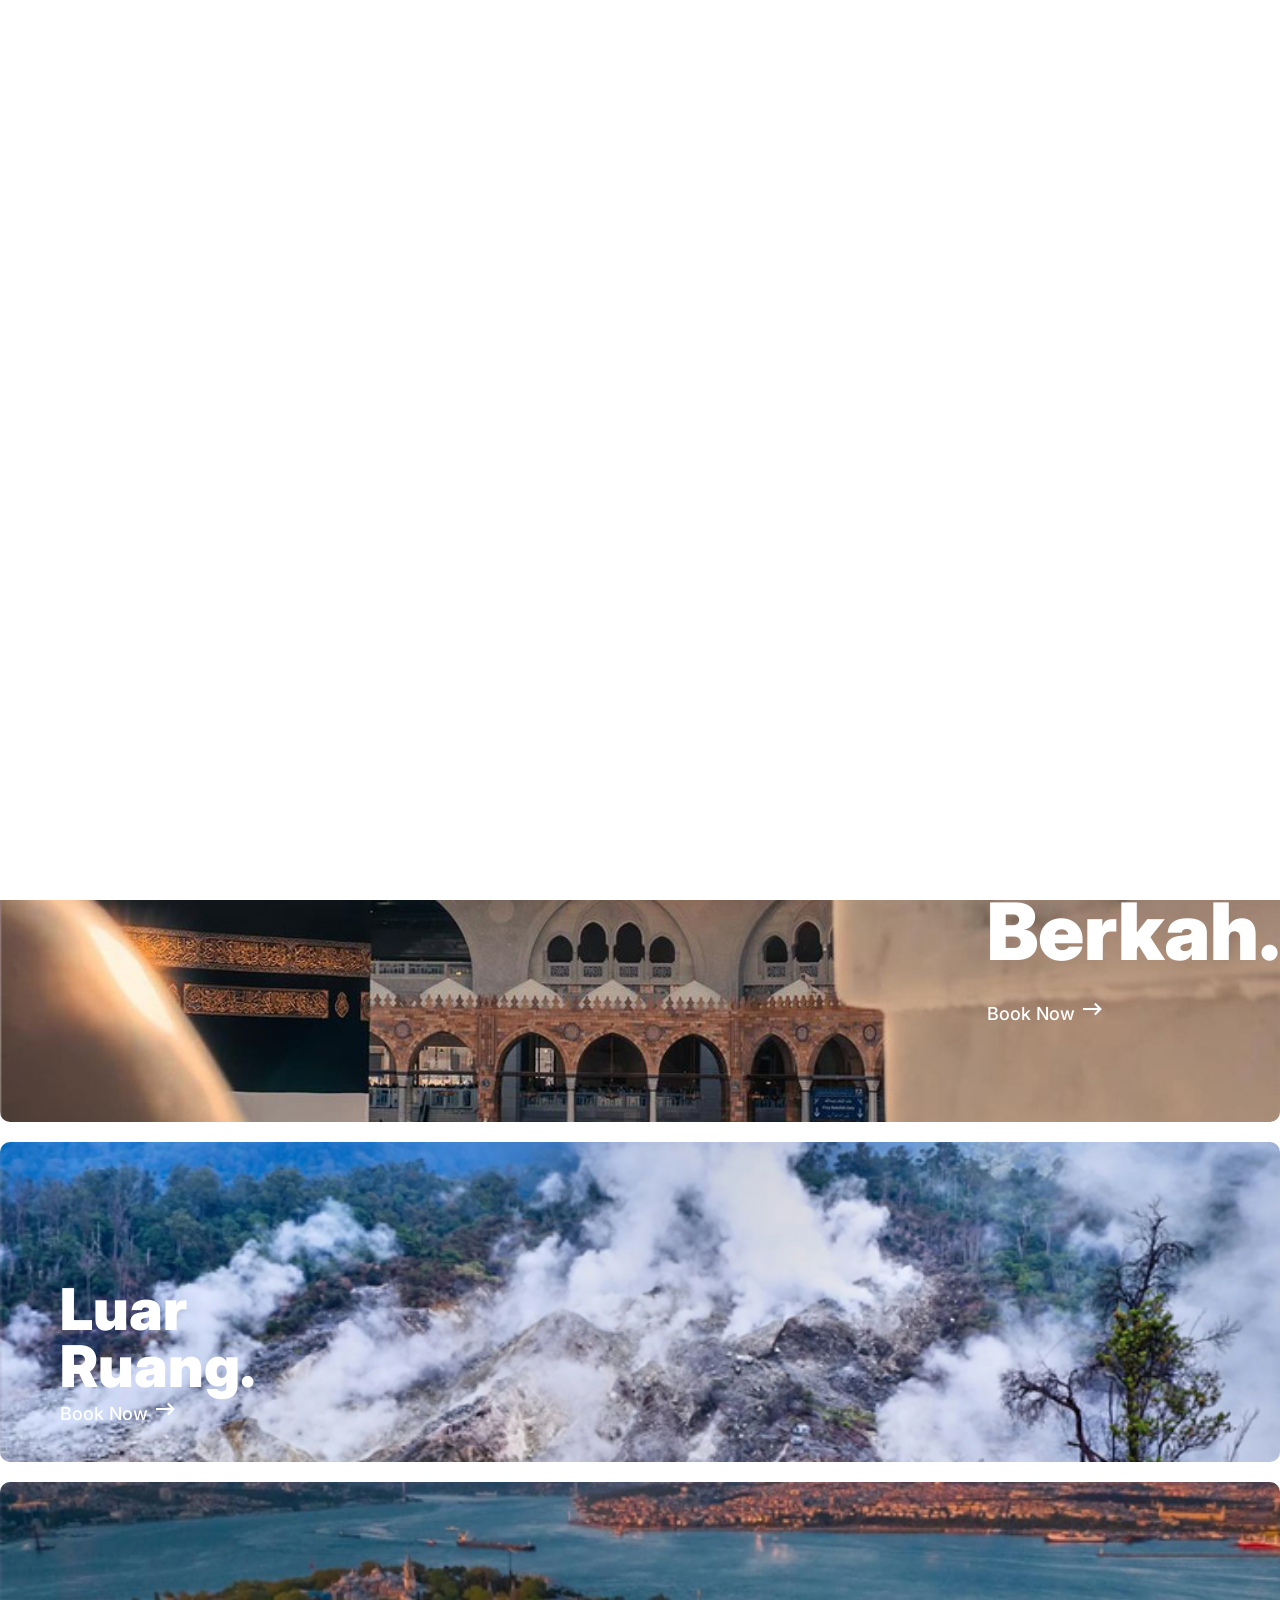
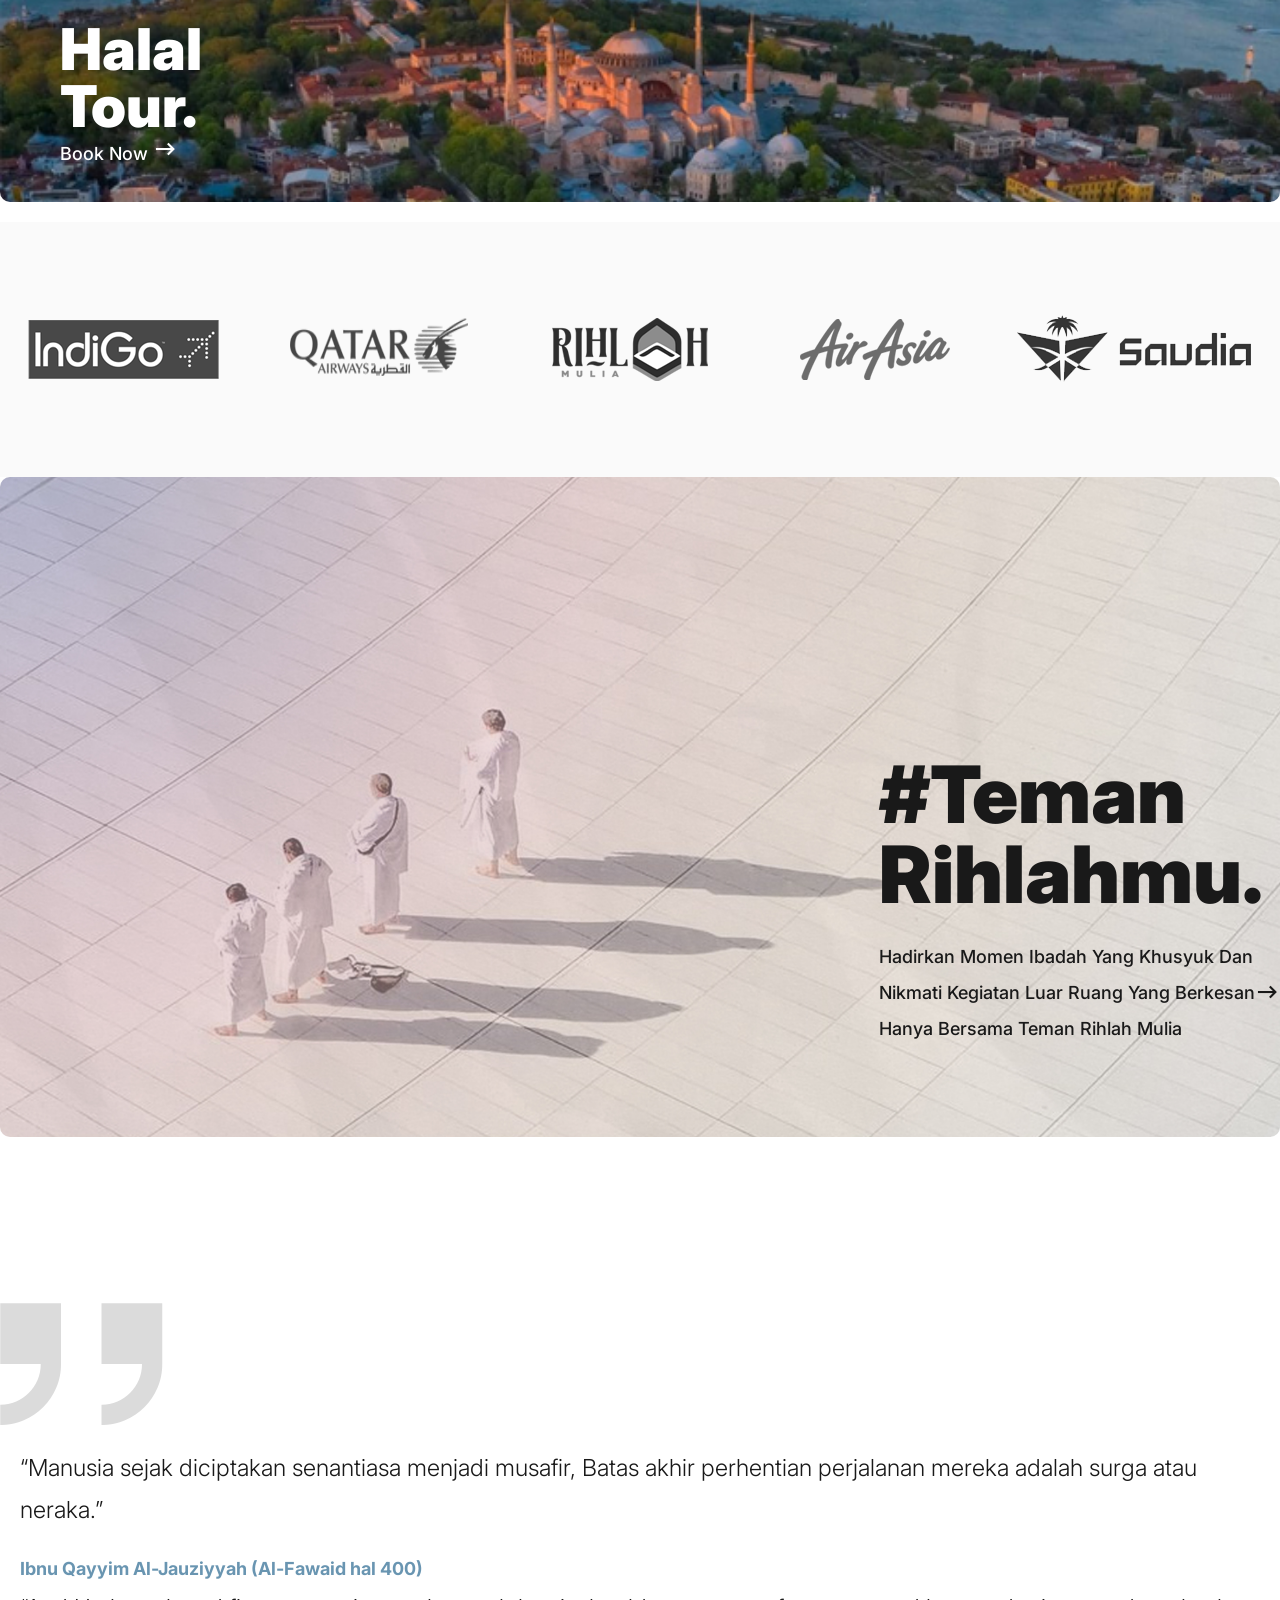
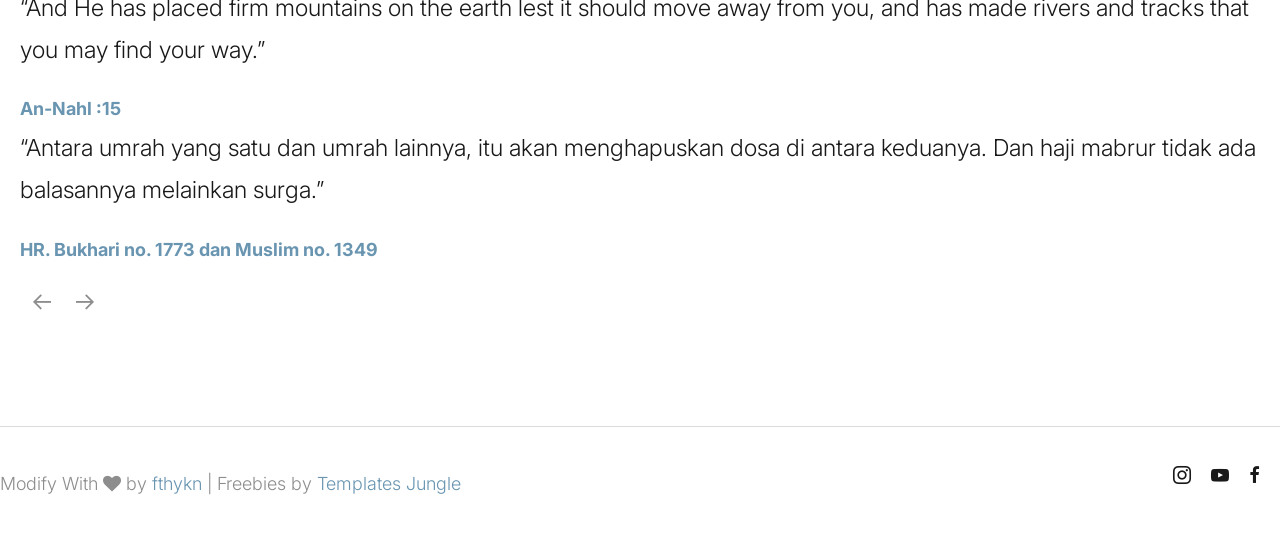
==== commit 7e415f83: "mgrb b" ====
--- a/index.html
+++ b/index.html
@@ -161,9 +161,9 @@
             </div>
             <div class="col-lg-6 col-md-6 col-sm-6 product-entry">
               <div class="categories"></div>
-              <h3 class="item-title"><font color="white">#Teman </br> Rihlahmu.</font></h3>
+              <h3 class="item-title">#Teman </br> Rihlahmu.</h3>
               <div class="btn-wrap">
-                <a href="shop.html" class="d-flex align-items-center"><font color="white">Hadirkan momen ibadah yang khusyuk dan <br> nikmati kegiatan luar ruang yang berkesan <br> hanya bersama teman rihlah mulia <i class="icon icon-arrow-io"></i></font>
+                <a href="shop.html" class="d-flex align-items-center">Hadirkan momen ibadah yang khusyuk dan <br> nikmati kegiatan luar ruang yang berkesan <br> hanya bersama teman rihlah mulia <i class="icon icon-arrow-io"></i>
                 </a>
               </div>
             </div>
--- a/icomoon/icomoon.css
+++ b/icomoon/icomoon.css
@@ -0,0 +1,144 @@
+@font-face {
+  font-family: 'icomoon';
+  src:  url('fonts/icomoon.eot?y7j3bk');
+  src:  url('fonts/icomoon.eot?y7j3bk#iefix') format('embedded-opentype'),
+    url('fonts/icomoon.ttf?y7j3bk') format('truetype'),
+    url('fonts/icomoon.woff?y7j3bk') format('woff'),
+    url('fonts/icomoon.svg?y7j3bk#icomoon') format('svg');
+  font-weight: normal;
+  font-style: normal;
+  font-display: block;
+}
+
+[class^="icon-"], [class*=" icon-"] {
+  /* use !important to prevent issues with browser extensions that change fonts */
+  font-family: 'icomoon' !important;
+  speak: never;
+  font-style: normal;
+  font-weight: normal;
+  font-variant: normal;
+  text-transform: none;
+  line-height: 1;
+
+  /* Better Font Rendering =========== */
+  -webkit-font-smoothing: antialiased;
+  -moz-osx-font-smoothing: grayscale;
+}
+
+.icon-chevron-down:before {
+  content: "\e908";
+}
+.icon-mail:before {
+  content: "\e914";
+}
+.icon-map-pin:before {
+  content: "\e915";
+}
+.icon-phone:before {
+  content: "\e916";
+}
+.icon-play:before {
+  content: "\e917";
+}
+.icon-shopping-cart:before {
+  content: "\e913";
+}
+.icon-add:before {
+  content: "\e90b";
+}
+.icon-remove:before {
+  content: "\e912";
+}
+.icon-tags1:before {
+  content: "\e90c";
+}
+.icon-arrow-io:before {
+  content: "\e90a";
+}
+.icon-chevron-left:before {
+  content: "\e90d";
+}
+.icon-chevron-right:before {
+  content: "\e90e";
+}
+.icon-help_outline:before {
+  content: "\e90f";
+}
+.icon-return:before {
+  content: "\e906";
+}
+.icon-user:before {
+  content: "\e907";
+}
+.icon-search:before {
+  content: "\e905";
+}
+.icon-heart:before {
+  content: "\e902";
+}
+.icon-truck:before {
+  content: "\e903";
+}
+.icon-cancel:before {
+  content: "\e904";
+}
+.icon-close:before {
+  content: "\e909";
+}
+.icon-arrow-left:before {
+  content: "\e900";
+}
+.icon-arrow-right:before {
+  content: "\e901";
+}
+.icon-screen-full:before {
+  content: "\e910";
+}
+.icon-right-quote:before {
+  content: "\e911";
+}
+.icon-linkedin2:before {
+  content: "\eaca";
+}
+.icon-instagram:before {
+  content: "\ea92";
+}
+.icon-star-empty:before {
+  content: "\e9d7";
+}
+.icon-star-half:before {
+  content: "\e9d8";
+}
+.icon-star-full:before {
+  content: "\e9d9";
+}
+.icon-tags:before {
+  content: "\f02c";
+}
+.icon-twitter:before {
+  content: "\f099";
+}
+.icon-facebook:before {
+  content: "\f09a";
+}
+.icon-facebook-f:before {
+  content: "\f09a";
+}
+.icon-bars:before {
+  content: "\f0c9";
+}
+.icon-navicon:before {
+  content: "\f0c9";
+}
+.icon-reorder:before {
+  content: "\f0c9";
+}
+.icon-youtube-play:before {
+  content: "\f16a";
+}
+.icon-behance-square:before {
+  content: "\f1b5";
+}
+.icon-pinterest-p:before {
+  content: "\f231";
+}
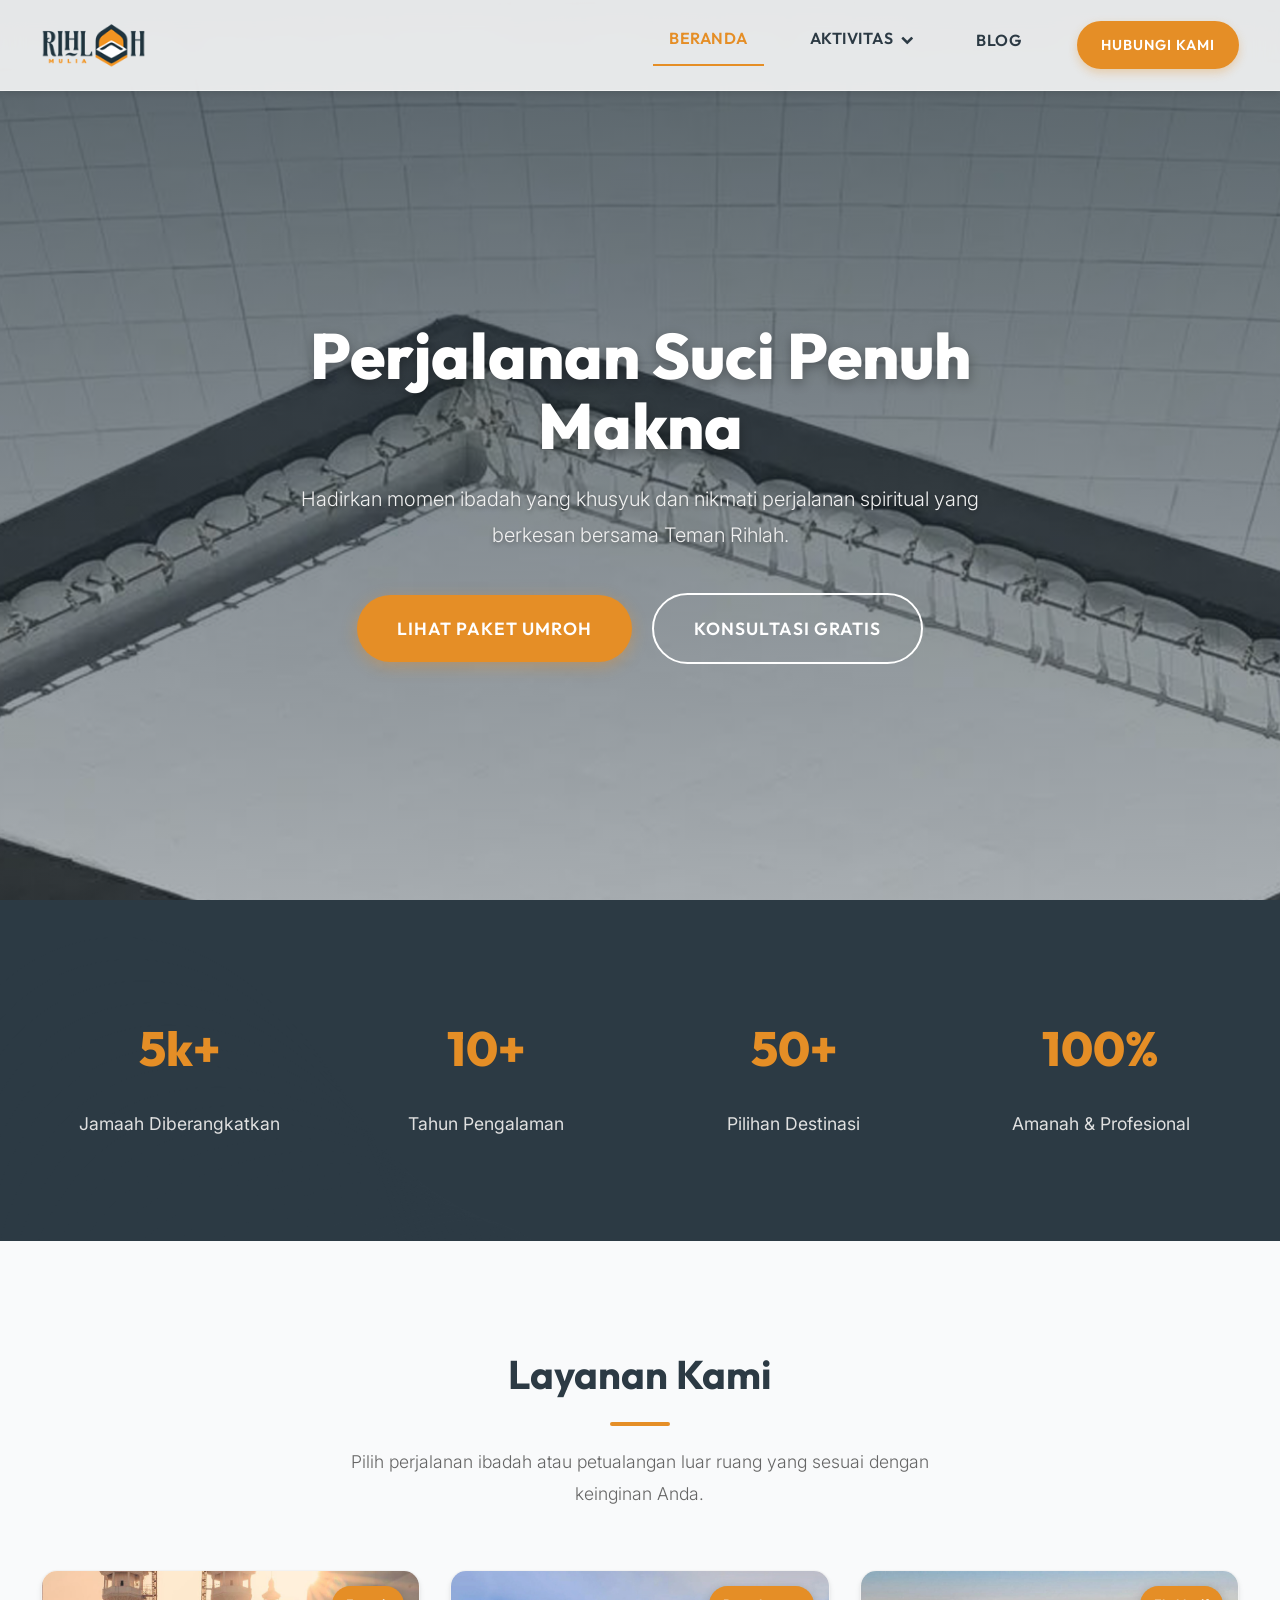
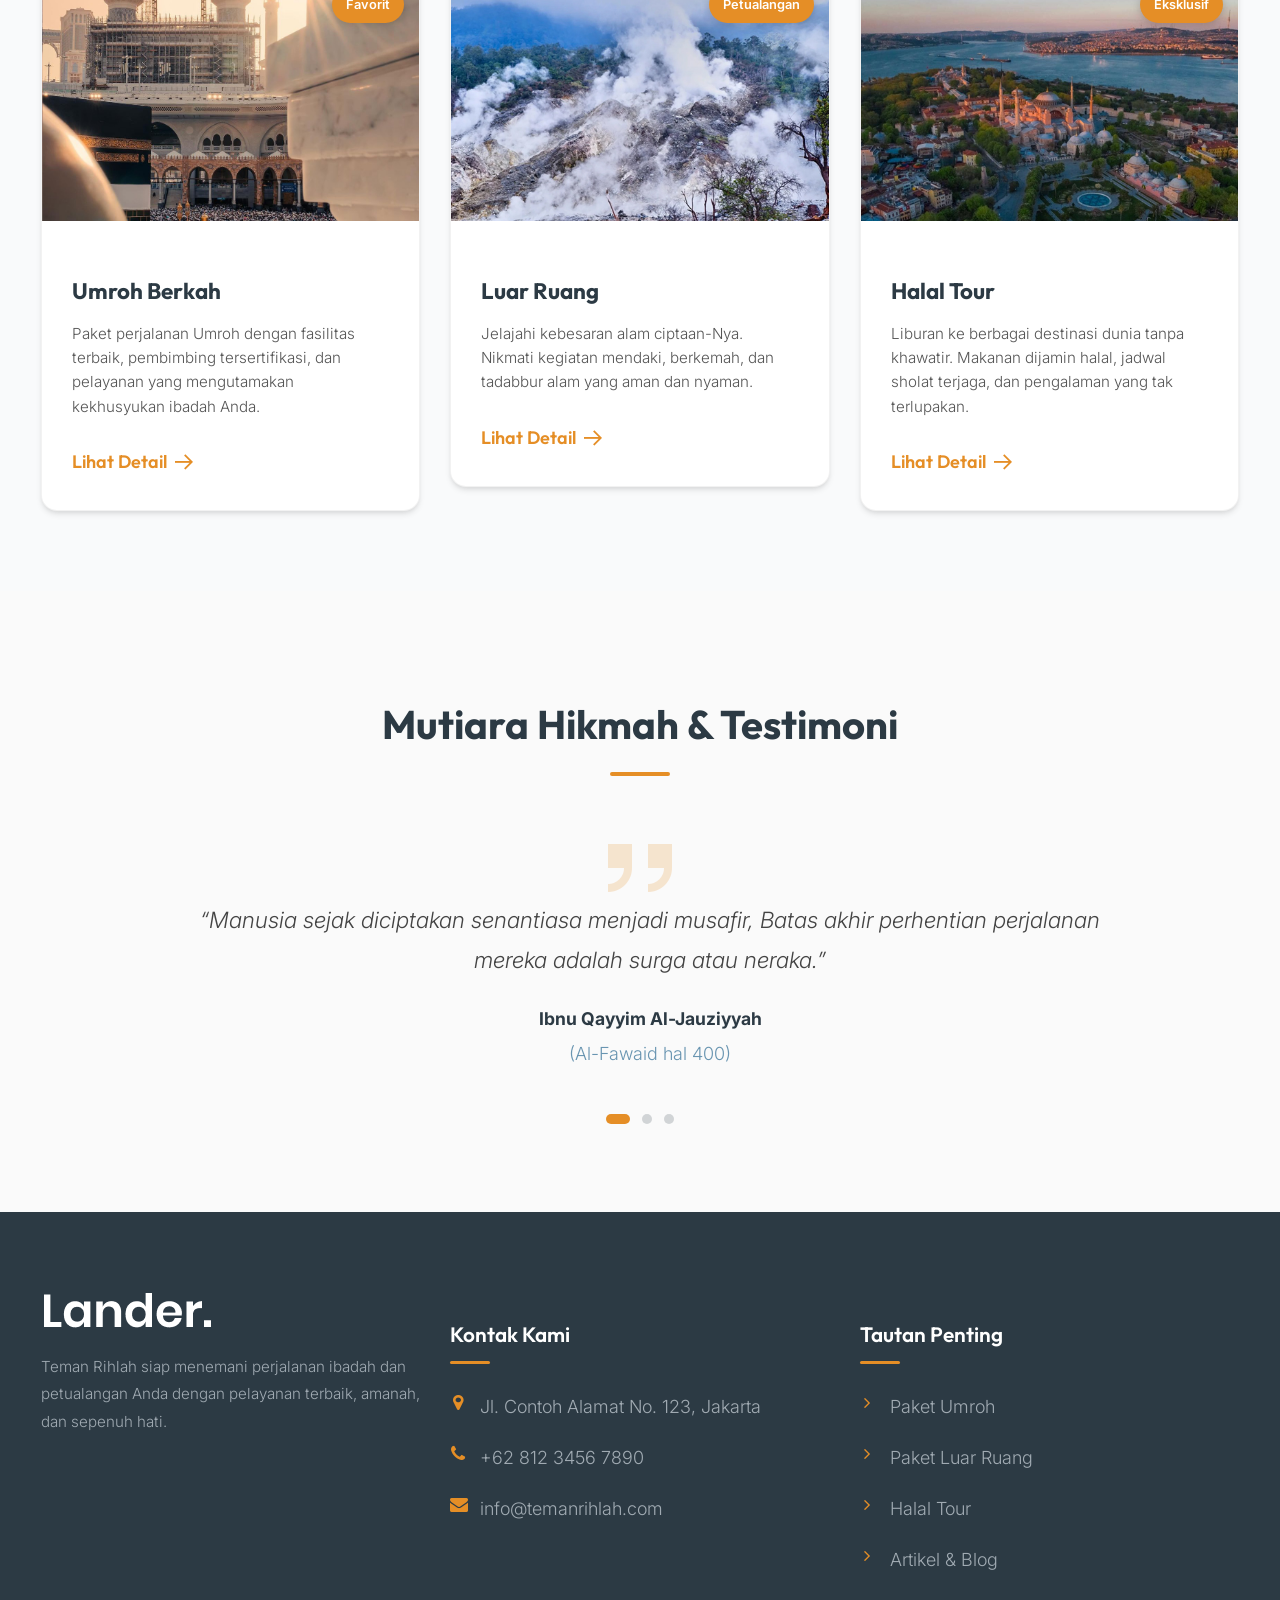
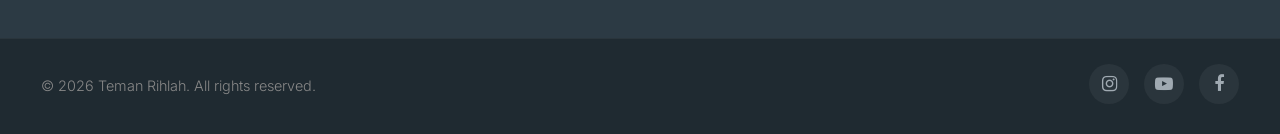
==== commit e0d37aac: "gsgs gdgw" ====
--- a/index.html
+++ b/index.html
@@ -1,283 +1,283 @@
-<!DOCTYPE html>
-<html lang="en">
-  <head>
-    <title>Teman Rihlah Mu</title>
-    <meta charset="utf-8">
-    <meta http-equiv="X-UA-Compatible" content="IE=edge">
-    <meta name="viewport" content="width=device-width, initial-scale=1.0">
-    <meta name="format-detection" content="telephone=no">
-    <meta name="apple-mobile-web-app-capable" content="yes">
-    <meta name="author" content="">
-    <meta name="keywords" content="">
-    <meta name="description" content="">
-    <link rel="stylesheet" type="text/css" href="css/normalize.css">
-    <link rel="stylesheet" type="text/css" href="icomoon/icomoon.css">
-    <link rel="stylesheet" type="text/css" media="all" href="https://maxcdn.bootstrapcdn.com/font-awesome/4.7.0/css/font-awesome.min.css">
-    <link rel="stylesheet" type="text/css" href="css/vendor.css">
-    <link rel="stylesheet" type="text/css" href="style.css">
-    <link rel="preconnect" href="https://fonts.googleapis.com">
-    <link rel="preconnect" href="https://fonts.gstatic.com" crossorigin>
-    <link href="https://fonts.googleapis.com/css2?family=Inter:wght@100;200;300;400;500;600;700;800;900&display=swap" rel="stylesheet">
-    <!-- script
-    ================================================== -->
-    <script src="js/modernizr.js"></script>
-  </head>
-  <body>
-
-    <div class="preloader-wrapper">
-      <div class="preloader">
-      </div>
-    </div>
-
-    
-    <header id="header">
-      <div id="header-wrap">
-       
-        <nav class="primary-nav padding-small">
-          <div class="container">
-            <div class="row d-flex align-items-center">
-              <div class="col-lg-2 col-md-2">
-                <div class="main-logo">
-                  <a href="index.html">
-                    <img src="images/main-logo.png" alt="logo">
-                  </a>
-                </div>
-              </div>
-              <div class="col-lg-10 col-md-10">
-                <div class="navbar">
-
-                  <div id="main-nav" class="stellarnav d-flex justify-content-end right">
-                    <ul class="menu-list">
-
-                      <li class="menu-item has-sub">
-                        <a href="index.html" class="item-anchor active d-flex align-item-center" data-effect="Home">Beranda </a>
-                        
-                      </li>
-
-                                       
-                      <li class="menu-item has-sub">
-                        <a href="#" class="item-anchor d-flex align-item-center" data-effect="Pages">Aktivitas<i class="icon icon-chevron-down"></i></a>
-                        <ul class="submenu">
-                      
-                          <li><a href="umroh.html" class="item-anchor">umroh</a></li>
-                          <li><a href="luar-ruang.html" class="item-anchor">luar ruang</a></li>
-                          
-                        </ul>
-                      </li>
-
-                      
-                      <li class="menu-item has-sub">
-                        <a href="blog.html" class="item-anchor d-flex align-item-center" data-effect="Blog">Blog</a>
-                        
-                      </li>
-
-                      <li><a href="contact.html" class="item-anchor" data-effect="Contact">Contact</a></li>
-
-                    </ul>
-                  </div>
-
-                </div>
-              </div>
-            </div>
-          </div>
-        </nav>
-      </div>
-    </header>
-
-    
-
-    
-    <section id="latest-collection">
-      <div class="container">
-        <div class="product-collection row">
-          <div class="col-lg-7 col-md-12 left-content">
-            <div class="collection-item">
-              <div class="products-thumb">
-                <img src="images/collection-item1.jpg" alt="collection item" class="large-image image-rounded">
-              </div>
-              <div class="col-lg-6 col-md-6 col-sm-6 product-entry">
-                <div class="categories"></div>
-                <h3 class="item-title"><font color="white">Umroh<br> Berkah.</font></h3>
-                
-                <div class="btn-wrap">
-                  <a href="umroh.html" class="d-flex align-items-center"><font color="white">Book Now <i class="icon icon-arrow-io"></i></font>
-                  </a>
-                </div>
-              </div>
-            </div>
-          </div>
-          <div class="col-lg-5 col-md-12 right-content flex-wrap">
-            <div class="collection-item top-item">
-              <div class="products-thumb">
-                <img src="images/collection-item2.jpg" alt="collection item" class="small-image image-rounded">
-              </div>
-              <div class="col-md-6 product-entry">
-                <div class="categories"></div>
-                <h3 class="item-title"><font color="white">Luar <br> Ruang.</font></h3>
-                <div class="btn-wrap">
-                  <a href="luar-ruang.html" class="d-flex align-items-center"><font color="white">Book Now <i class="icon icon-arrow-io"></i></font>
-                  </a>
-                </div>
-              </div>
-            </div>
-            <div class="collection-item bottom-item">
-              <div class="products-thumb">
-                <img src="images/collection-item3.jpg" alt="collection item" class="small-image image-rounded">
-              </div>
-              <div class="col-md-6 product-entry">
-                <div class="categories"></div>
-                <h3 class="item-title"><font color="white">Halal <br> Tour.</font></h3>
-                <div class="btn-wrap">
-                  <a href="shop.html" class="d-flex align-items-center"><font color="white">Book Now <i class="icon icon-arrow-io"></i></font>
-                  </a>
-                </div>
-              </div>
-            </div>
-          </div>
-        </div>
-      </div>
-    </section>
-
-    <section id="brand-collection" class="padding-medium bg-light-grey">
-      <div class="container">
-        <div class="d-flex flex-wrap justify-content-between">
-          <img src="images/brand1.png" alt="phone" class="brand-image">
-          <img src="images/brand2.png" alt="phone" class="brand-image">
-          <img src="images/brand3.png" alt="phone" class="brand-image">
-          <img src="images/brand4.png" alt="phone" class="brand-image">
-          <img src="images/brand5.png" alt="phone" class="brand-image">
-        </div>
-      </div>
-    </section>
-    
-     
-
-    <section class="shoppify-section-banner">
-      <div class="container">
-        <div class="product-collection">
-          <div class="left-content collection-item">
-            <div class="products-thumb">
-              <img src="images/model.jpg" alt="collection item" class="large-image image-rounded">
-            </div>
-            <div class="col-lg-6 col-md-6 col-sm-6 product-entry">
-              <div class="categories"></div>
-              <h3 class="item-title">#Teman </br> Rihlahmu.</h3>
-              <div class="btn-wrap">
-                <a href="shop.html" class="d-flex align-items-center">Hadirkan momen ibadah yang khusyuk dan <br> nikmati kegiatan luar ruang yang berkesan <br> hanya bersama teman rihlah mulia <i class="icon icon-arrow-io"></i>
-                </a>
-              </div>
-            </div>
-          </div>
-        </div>        
-      </div>
-    </section>
-
-    <section id="testimonials" class="padding-large">
-      <div class="container">
-        <div class="reviews-content">
-          <div class="row d-flex flex-wrap">
-            <div class="col-md-2">
-              <div class="review-icon">
-                <i class="icon icon-right-quote"></i>
-              </div>
-            </div>
-            <div class="col-md-8">
-              <div class="swiper testimonial-swiper overflow-hidden">
-                <div class="swiper-wrapper">
-                  <div class="swiper-slide">
-                    <div class="testimonial-detail">
-                      <p>“Manusia sejak diciptakan senantiasa menjadi musafir, Batas akhir perhentian perjalanan mereka adalah surga atau neraka.”
-                      </p>
-                      <div class="author-detail">
-                        <div class="name">Ibnu Qayyim Al-Jauziyyah (Al-Fawaid hal 400)
-                        </div>
-                      </div>
-                    </div>
-                  </div>
-                  <div class="swiper-slide">
-                    <div class="testimonial-detail">
-                      <p>“And He has placed firm mountains on the earth lest it should move away from you, and has made rivers and tracks that you may find your way.”</p>
-                      <div class="author-detail">
-                        <div class="name">An-Nahl :15</div>
-                      </div>
-                    </div>
-                  </div>
-                  <div class="swiper-slide">
-                    <div class="testimonial-detail">
-                      <p>“Antara umrah yang satu dan umrah lainnya, itu akan menghapuskan dosa di antara keduanya. Dan haji mabrur tidak ada balasannya melainkan surga.”</p>
-                      <div class="author-detail">
-                        <div class="name"> HR. Bukhari no. 1773 dan Muslim no. 1349</div>
-                      </div>
-                    </div>
-                  </div>
-
-
-                  
-
-
-                </div>
-              </div>
-              <div class="swiper-arrows">
-                <button class="prev-button">
-                  <i class="icon icon-arrow-left"></i>
-                </button>
-                <button class="next-button">
-                  <i class="icon icon-arrow-right"></i>
-                </button>
-              </div>
-            </div>
-          </div>
-        </div>
-      </div>
-    </section>
-
-    <hr>
-
-    
-
-    
-
-   
-
-    
-    
-
-    <div id="footer-bottom">
-      <div class="container">
-        <div class="d-flex align-items-center flex-wrap justify-content-between">
-          <div class="copyright">
-            <p>Modify With <i class="fa fa-heart pulse"></i> by <a href="https://fthykn.github.io/">fthykn</a> | Freebies by <a href="https://templatesjungle.com/">Templates Jungle</a> </p></a>
-            </p>
-          </div>
-          
-            <div class="social-links">
-              <ul class="d-flex list-unstyled">
-               
-                <li>
-                  <a href="#">
-                    <i class="icon icon-instagram"></i>
-                  </a>
-                </li>
-                <li>
-                  <a href="#">
-                    <i class="icon icon-youtube-play"></i>
-                  </a>
-                </li>
-                <li>
-                  <a href="#">
-                    <i class="icon icon-facebook"></i>
-                  </a>
-                </li>
-                
-              </ul>
-            </div>
-          
-        </div>
-      </div>
-    </div>
-
-    <script src="js/jquery-1.11.0.min.js"></script>
-    <script src="js/plugins.js"></script>
-    <script src="js/script.js"></script>
-  </body>
+<!DOCTYPE html>
+<html lang="en">
+  <head>
+    <title>Teman Rihlah - Umroh & Halal Tour</title>
+    <meta charset="utf-8">
+    <meta http-equiv="X-UA-Compatible" content="IE=edge">
+    <meta name="viewport" content="width=device-width, initial-scale=1.0">
+    <meta name="format-detection" content="telephone=no">
+    <meta name="apple-mobile-web-app-capable" content="yes">
+    <meta name="author" content="Teman Rihlah">
+    <meta name="keywords" content="Umroh, Halal Tour, Travel Umroh, Haji Furoda">
+    <meta name="description" content="Hadirkan momen ibadah yang khusyuk dan nikmati kegiatan luar ruang yang berkesan hanya bersama Teman Rihlah.">
+    
+    <link rel="stylesheet" type="text/css" href="css/normalize.css">
+    <link rel="stylesheet" type="text/css" href="icomoon/icomoon.css">
+    <link rel="stylesheet" type="text/css" media="all" href="https://maxcdn.bootstrapcdn.com/font-awesome/4.7.0/css/font-awesome.min.css">
+    <link rel="stylesheet" type="text/css" href="css/vendor.css">
+    <link rel="stylesheet" type="text/css" href="style.css">
+    <link rel="stylesheet" type="text/css" href="css/premium.css">
+    
+    <link rel="preconnect" href="https://fonts.googleapis.com">
+    <link rel="preconnect" href="https://fonts.gstatic.com" crossorigin>
+    <link href="https://fonts.googleapis.com/css2?family=Inter:wght@300;400;500;600;700&family=Outfit:wght@300;400;500;600;700;800&display=swap" rel="stylesheet">
+    
+    <script src="js/modernizr.js"></script>
+  </head>
+  <body>
+
+    <div class="preloader-wrapper">
+      <div class="preloader">
+      </div>
+    </div>
+    
+    <header id="header" class="header-modern">
+      <div class="container d-flex align-items-center justify-content-between header-inner">
+        <div class="logo-wrap">
+          <a href="index.html">
+            <img src="images/main-logo.png" alt="Rihlah Mulia Logo" class="nav-logo">
+          </a>
+        </div>
+        
+        <!-- Mobile Menu Toggle -->
+        <div class="menu-toggle">
+          <i class="fa fa-bars"></i>
+        </div>
+
+        <nav class="nav-menu">
+          <ul class="nav-list d-flex list-unstyled m-0">
+            <li><a href="index.html" class="nav-link active">Beranda</a></li>
+            <li class="has-dropdown">
+              <a href="#" class="nav-link">Aktivitas <i class="fa fa-chevron-down"></i></a>
+              <ul class="dropdown-menu list-unstyled">
+                <li><a href="umroh.html">Umroh</a></li>
+                <li><a href="luar-ruang.html">Luar Ruang</a></li>
+                <li><a href="halal-tour.html">Halal Tour</a></li>
+              </ul>
+            </li>
+            <li><a href="blog.html" class="nav-link">Blog</a></li>
+          </ul>
+        </nav>
+        <div class="nav-action">
+          <a href="contact.html" class="btn-premium btn-primary-premium btn-small-nav">Hubungi Kami</a>
+        </div>
+      </div>
+    </header>
+
+    <!-- Premium Hero Section -->
+    <section class="hero-premium">
+      <img src="images/hero-image.jpg" alt="Umroh Background" class="bg-img" onerror="this.src='images/main-banner.jpg'">
+      <div class="hero-content">
+        <h1>Perjalanan Suci Penuh Makna</h1>
+        <p>Hadirkan momen ibadah yang khusyuk dan nikmati perjalanan spiritual yang berkesan bersama Teman Rihlah.</p>
+        <div class="hero-buttons">
+          <a href="umroh.html" class="btn-premium btn-primary-premium">Lihat Paket Umroh</a>
+          <a href="contact.html" class="btn-premium btn-outline-premium">Konsultasi Gratis</a>
+        </div>
+      </div>
+    </section>
+
+    <!-- Stats Section -->
+    <section class="stats-section">
+      <div class="container">
+        <div class="row">
+          <div class="col-md-3 col-sm-6 stat-item">
+            <div class="stat-number">5k+</div>
+            <div class="stat-text">Jamaah Diberangkatkan</div>
+          </div>
+          <div class="col-md-3 col-sm-6 stat-item">
+            <div class="stat-number">10+</div>
+            <div class="stat-text">Tahun Pengalaman</div>
+          </div>
+          <div class="col-md-3 col-sm-6 stat-item">
+            <div class="stat-number">50+</div>
+            <div class="stat-text">Pilihan Destinasi</div>
+          </div>
+          <div class="col-md-3 col-sm-6 stat-item">
+            <div class="stat-number">100%</div>
+            <div class="stat-text">Amanah & Profesional</div>
+          </div>
+        </div>
+      </div>
+    </section>
+
+    <!-- Featured Services -->
+    <section id="services" class="padding-premium">
+      <div class="container">
+        <div class="section-title-premium">
+          <h2>Layanan Kami</h2>
+          <div class="title-separator"></div>
+          <p>Pilih perjalanan ibadah atau petualangan luar ruang yang sesuai dengan keinginan Anda.</p>
+        </div>
+        
+        <div class="row">
+          <!-- Card 1 -->
+          <div class="col-md-4 mb-4">
+            <div class="card-premium">
+              <div class="card-category">Favorit</div>
+              <div class="card-img-wrap">
+                <img src="images/collection-item1.jpg" alt="Umroh Berkah" onerror="this.src='images/product-large-1.jpg'">
+              </div>
+              <div class="card-body-premium">
+                <h3>Umroh Berkah</h3>
+                <p>Paket perjalanan Umroh dengan fasilitas terbaik, pembimbing tersertifikasi, dan pelayanan yang mengutamakan kekhusyukan ibadah Anda.</p>
+                <a href="umroh.html" class="card-link-premium">Lihat Detail <i class="icon icon-arrow-right"></i></a>
+              </div>
+            </div>
+          </div>
+          
+          <!-- Card 2 -->
+          <div class="col-md-4 mb-4">
+            <div class="card-premium">
+              <div class="card-category">Petualangan</div>
+              <div class="card-img-wrap">
+                <img src="images/collection-item2.jpg" alt="Luar Ruang" onerror="this.src='images/product-large-2.jpg'">
+              </div>
+              <div class="card-body-premium">
+                <h3>Luar Ruang</h3>
+                <p>Jelajahi kebesaran alam ciptaan-Nya. Nikmati kegiatan mendaki, berkemah, dan tadabbur alam yang aman dan nyaman.</p>
+                <a href="luar-ruang.html" class="card-link-premium">Lihat Detail <i class="icon icon-arrow-right"></i></a>
+              </div>
+            </div>
+          </div>
+          
+          <!-- Card 3 -->
+          <div class="col-md-4 mb-4">
+            <div class="card-premium">
+              <div class="card-category">Eksklusif</div>
+              <div class="card-img-wrap">
+                <img src="images/collection-item3.jpg" alt="Halal Tour" onerror="this.src='images/product-large-3.jpg'">
+              </div>
+              <div class="card-body-premium">
+                <h3>Halal Tour</h3>
+                <p>Liburan ke berbagai destinasi dunia tanpa khawatir. Makanan dijamin halal, jadwal sholat terjaga, dan pengalaman yang tak terlupakan.</p>
+                <a href="halal-tour.html" class="card-link-premium">Lihat Detail <i class="icon icon-arrow-right"></i></a>
+              </div>
+            </div>
+          </div>
+        </div>
+      </div>
+    </section>
+
+    <!-- Testimonials Section -->
+    <section id="testimonials" class="padding-premium bg-light-grey">
+      <div class="container">
+        <div class="section-title-premium">
+          <h2>Mutiara Hikmah & Testimoni</h2>
+          <div class="title-separator"></div>
+        </div>
+        <div class="reviews-content mt-4">
+          <div class="row d-flex flex-wrap justify-content-center align-items-center">
+            <div class="col-md-10 text-center">
+              <i class="icon icon-right-quote mb-4" style="color: var(--brand-accent); font-size: 4rem; opacity: 0.2; display: block;"></i>
+              <div class="swiper testimonial-swiper overflow-hidden">
+                <div class="swiper-wrapper">
+                  <div class="swiper-slide">
+                    <div class="testimonial-detail" style="text-align: center;">
+                      <p style="font-size: 1.4rem; font-style: italic; color: #444; line-height: 1.8; text-align: center;">“Manusia sejak diciptakan senantiasa menjadi musafir, Batas akhir perhentian perjalanan mereka adalah surga atau neraka.”</p>
+                      <div class="author-detail mt-4" style="text-align: center;">
+                        <div class="name font-weight-bold" style="color: var(--brand-dark); font-size: 1.1rem;">Ibnu Qayyim Al-Jauziyyah</div>
+                        <div class="designation text-muted">(Al-Fawaid hal 400)</div>
+                      </div>
+                    </div>
+                  </div>
+                  <div class="swiper-slide">
+                    <div class="testimonial-detail" style="text-align: center;">
+                      <p style="font-size: 1.4rem; font-style: italic; color: #444; line-height: 1.8; text-align: center;">“And He has placed firm mountains on the earth lest it should move away from you, and has made rivers and tracks that you may find your way.”</p>
+                      <div class="author-detail mt-4" style="text-align: center;">
+                        <div class="name font-weight-bold" style="color: var(--brand-dark); font-size: 1.1rem;">Al-Qur'an</div>
+                        <div class="designation text-muted">An-Nahl: 15</div>
+                      </div>
+                    </div>
+                  </div>
+                  <div class="swiper-slide">
+                    <div class="testimonial-detail" style="text-align: center;">
+                      <p style="font-size: 1.4rem; font-style: italic; color: #444; line-height: 1.8; text-align: center;">“Antara umrah yang satu dan umrah lainnya, itu akan menghapuskan dosa di antara keduanya. Dan haji mabrur tidak ada balasannya melainkan surga.”</p>
+                      <div class="author-detail mt-4" style="text-align: center;">
+                        <div class="name font-weight-bold" style="color: var(--brand-dark); font-size: 1.1rem;">Hadits Shahih</div>
+                        <div class="designation text-muted">HR. Bukhari no. 1773 dan Muslim no. 1349</div>
+                      </div>
+                    </div>
+                  </div>
+                </div>
+              </div>
+              <div class="testimonial-swiper-pagination d-flex justify-content-center" style="position: relative; margin-top: 50px;"></div>
+            </div>
+          </div>
+        </div>
+      </div>
+    </section>
+
+    <!-- Premium Footer -->
+    <footer class="footer-premium">
+      <div class="container footer-premium-top">
+        <div class="row">
+          <div class="col-md-4 footer-widget">
+            <div class="logo-wrap">
+              <img src="images/main-logo-light.png" alt="Rihlah Mulia Logo" onerror="this.src='images/main-logo.png'; this.style.filter='brightness(0) invert(1)';">
+            </div>
+            <p>Teman Rihlah siap menemani perjalanan ibadah dan petualangan Anda dengan pelayanan terbaik, amanah, dan sepenuh hati.</p>
+          </div>
+          <div class="col-md-4 footer-widget">
+            <h4 class="outfit-font">Kontak Kami</h4>
+            <ul class="footer-links">
+              <li><i class="fa fa-map-marker"></i> <span>Jl. Contoh Alamat No. 123, Jakarta</span></li>
+              <li><i class="fa fa-phone"></i> <span>+62 812 3456 7890</span></li>
+              <li><i class="fa fa-envelope"></i> <span>info@temanrihlah.com</span></li>
+            </ul>
+          </div>
+          <div class="col-md-4 footer-widget">
+            <h4 class="outfit-font">Tautan Penting</h4>
+            <ul class="footer-links">
+              <li><i class="fa fa-angle-right"></i> <a href="umroh.html">Paket Umroh</a></li>
+              <li><i class="fa fa-angle-right"></i> <a href="luar-ruang.html">Paket Luar Ruang</a></li>
+              <li><i class="fa fa-angle-right"></i> <a href="halal-tour.html">Halal Tour</a></li>
+              <li><i class="fa fa-angle-right"></i> <a href="blog.html">Artikel & Blog</a></li>
+            </ul>
+          </div>
+        </div>
+      </div>
+      <div class="footer-bottom-premium">
+        <div class="container">
+          <div class="footer-bottom-flex">
+            <div class="footer-copyright">
+              <p>© 2026 Teman Rihlah. All rights reserved.</p>
+            </div>
+            <ul class="footer-socials">
+              <li><a href="#"><i class="fa fa-instagram"></i></a></li>
+              <li><a href="#"><i class="fa fa-youtube-play"></i></a></li>
+              <li><a href="#"><i class="fa fa-facebook"></i></a></li>
+            </ul>
+          </div>
+        </div>
+      </div>
+    </footer>
+
+    <script src="js/jquery-1.11.0.min.js"></script>
+    <script src="js/plugins.js"></script>
+    <script src="js/script.js"></script>
+    <script>
+      // Add sticky header behavior
+      window.addEventListener('scroll', function() {
+        var header = document.getElementById('header');
+        if (window.scrollY > 50) {
+          header.style.padding = '8px 0';
+          header.style.background = 'rgba(255, 255, 255, 0.98)';
+          header.style.boxShadow = '0 4px 20px rgba(0,0,0,0.08)';
+        } else {
+          header.style.padding = '15px 0';
+          header.style.background = 'rgba(255, 255, 255, 0.85)';
+          header.style.boxShadow = '0 4px 6px -1px rgba(0, 0, 0, 0.1)';
+        }
+      });
+      
+      // Mobile Menu Toggle
+      var menuToggle = document.querySelector('.menu-toggle');
+      if(menuToggle) {
+        menuToggle.addEventListener('click', function() {
+          document.querySelector('.nav-menu').classList.toggle('active');
+        });
+      }
+    </script>
+  </body>
 </html>
--- a/css/premium.css
+++ b/css/premium.css
@@ -0,0 +1,767 @@
+/* Premium Modern Redesign for Teman Rihlah - Rihlah Mulia Logo Theme */
+@import url('https://fonts.googleapis.com/css2?family=Outfit:wght@300;400;500;600;700;800&display=swap');
+
+:root {
+  /* Logo Theme Colors */
+  --brand-accent: #E58E26; /* The orange/mustard color from the logo */
+  --brand-accent-light: #F5A642;
+  --brand-dark: #2C3A44; /* The dark slate/charcoal blue from the logo */
+  --brand-dark-deep: #1F2A31;
+  --brand-dark-light: #3D505E;
+  
+  --dark: #121212;
+  --light: #FFFFFF; /* Pure white */
+  --light-bg: #F9FAFB;
+  
+  --glass-bg: rgba(255, 255, 255, 0.9);
+  --glass-border: rgba(255, 255, 255, 0.4);
+  --shadow-sm: 0 4px 6px -1px rgba(0, 0, 0, 0.1), 0 2px 4px -1px rgba(0, 0, 0, 0.06);
+  --shadow-md: 0 10px 15px -3px rgba(0, 0, 0, 0.1), 0 4px 6px -2px rgba(0, 0, 0, 0.05);
+  --shadow-lg: 0 20px 25px -5px rgba(0, 0, 0, 0.1), 0 10px 10px -5px rgba(0, 0, 0, 0.04);
+}
+
+body {
+  font-family: 'Inter', sans-serif;
+  color: var(--brand-dark);
+  background-color: var(--light-bg);
+}
+
+h1, h2, h3, h4, h5, h6, .outfit-font {
+  font-family: 'Outfit', sans-serif;
+}
+
+/* Premium Header */
+#header {
+  position: fixed;
+  top: 0;
+  width: 100%;
+  z-index: 1000;
+  background: var(--glass-bg);
+  backdrop-filter: blur(12px);
+  -webkit-backdrop-filter: blur(12px);
+  border-bottom: 1px solid var(--glass-border);
+  box-shadow: var(--shadow-sm);
+  transition: all 0.3s ease;
+}
+
+/* Hero Section */
+.hero-premium {
+  position: relative;
+  height: 100vh;
+  min-height: 600px;
+  display: flex;
+  align-items: center;
+  justify-content: center;
+  overflow: hidden;
+  margin-top: 0; /* Override header space */
+  background-color: var(--brand-dark);
+}
+
+.hero-premium::before {
+  content: '';
+  position: absolute;
+  top: 0;
+  left: 0;
+  width: 100%;
+  height: 100%;
+  /* Gradient using the brand dark color */
+  background: linear-gradient(to bottom, rgba(44, 58, 68, 0.8), rgba(44, 58, 68, 0.4));
+  z-index: 1;
+}
+
+.hero-premium img.bg-img {
+  position: absolute;
+  top: 0;
+  left: 0;
+  width: 100%;
+  height: 100%;
+  object-fit: cover;
+  transform: scale(1.05);
+  animation: subtleZoom 20s infinite alternate linear;
+}
+
+@keyframes subtleZoom {
+  0% { transform: scale(1); }
+  100% { transform: scale(1.1); }
+}
+
+.hero-content {
+  position: relative;
+  z-index: 2;
+  text-align: center;
+  color: var(--light);
+  max-width: 800px;
+  padding: 0 20px;
+  margin-top: 60px;
+}
+
+.hero-content h1 {
+  font-size: 4rem;
+  font-weight: 800;
+  color: var(--light);
+  margin-bottom: 20px;
+  line-height: 1.1;
+  text-shadow: 0 4px 12px rgba(0,0,0,0.3);
+}
+
+.hero-content p {
+  font-size: 1.25rem;
+  font-weight: 300;
+  color: #f1f1f1;
+  margin-bottom: 40px;
+  text-shadow: 0 2px 4px rgba(0,0,0,0.3);
+}
+
+/* Premium Buttons */
+.btn-premium {
+  display: inline-block;
+  padding: 16px 40px;
+  font-family: 'Outfit', sans-serif;
+  font-weight: 600;
+  font-size: 1.1rem;
+  border-radius: 50px;
+  text-transform: uppercase;
+  letter-spacing: 1px;
+  transition: all 0.3s cubic-bezier(0.25, 0.8, 0.25, 1);
+  cursor: pointer;
+  border: none;
+}
+
+.btn-primary-premium {
+  background: var(--brand-accent);
+  color: var(--light);
+  box-shadow: 0 4px 15px rgba(229, 142, 38, 0.4);
+}
+
+.btn-primary-premium:hover {
+  background: var(--brand-accent-light);
+  color: var(--light);
+  transform: translateY(-3px);
+  box-shadow: 0 8px 25px rgba(229, 142, 38, 0.6);
+}
+
+.btn-outline-premium {
+  background: transparent;
+  color: var(--light);
+  border: 2px solid var(--light);
+  margin-left: 15px;
+}
+
+.btn-outline-premium:hover {
+  background: var(--light);
+  color: var(--brand-dark);
+  transform: translateY(-3px);
+}
+
+/* Section Titles */
+.section-title-premium {
+  text-align: center;
+  margin-bottom: 60px;
+}
+
+.section-title-premium h2 {
+  font-size: 2.5rem;
+  font-weight: 700;
+  color: var(--brand-dark);
+  margin-bottom: 15px;
+}
+
+.section-title-premium p {
+  font-size: 1.1rem;
+  color: #666;
+  max-width: 600px;
+  margin: 0 auto;
+}
+
+.title-separator {
+  height: 4px;
+  width: 60px;
+  background: var(--brand-accent);
+  margin: 20px auto;
+  border-radius: 2px;
+}
+
+/* Premium Cards */
+.card-premium {
+  background: var(--light);
+  border-radius: 16px;
+  overflow: hidden;
+  box-shadow: var(--shadow-sm);
+  transition: all 0.4s ease;
+  height: 100%;
+  position: relative;
+  border: 1px solid rgba(0,0,0,0.05);
+}
+
+.card-premium:hover {
+  transform: translateY(-10px);
+  box-shadow: var(--shadow-lg);
+  border-color: rgba(229, 142, 38, 0.3);
+}
+
+.card-img-wrap {
+  position: relative;
+  overflow: hidden;
+  height: 250px;
+}
+
+.card-img-wrap img {
+  width: 100%;
+  height: 100%;
+  object-fit: cover;
+  transition: transform 0.6s ease;
+}
+
+.card-premium:hover .card-img-wrap img {
+  transform: scale(1.08);
+}
+
+.card-category {
+  position: absolute;
+  top: 15px;
+  right: 15px;
+  background: var(--brand-accent);
+  color: var(--light);
+  padding: 6px 14px;
+  border-radius: 30px;
+  font-size: 0.8rem;
+  font-weight: 600;
+  z-index: 2;
+  box-shadow: 0 2px 10px rgba(0,0,0,0.2);
+}
+
+.card-body-premium {
+  padding: 30px;
+}
+
+.card-body-premium h3 {
+  font-size: 1.4rem;
+  font-weight: 700;
+  margin-bottom: 15px;
+  color: var(--brand-dark);
+}
+
+.card-body-premium p {
+  color: #555;
+  font-size: 0.95rem;
+  margin-bottom: 25px;
+  line-height: 1.6;
+}
+
+.card-link-premium {
+  display: inline-flex;
+  align-items: center;
+  color: var(--brand-accent);
+  font-weight: 600;
+  text-decoration: none;
+  font-family: 'Outfit', sans-serif;
+}
+
+.card-link-premium i {
+  margin-left: 8px;
+  transition: transform 0.3s ease;
+}
+
+.card-link-premium:hover {
+  color: var(--brand-accent-light);
+}
+
+.card-link-premium:hover i {
+  transform: translateX(5px);
+}
+
+/* Statistics Section */
+.stats-section {
+  background: var(--brand-dark);
+  padding: 80px 0;
+  color: var(--light);
+  position: relative;
+}
+
+.stats-section::after {
+  content: '';
+  position: absolute;
+  top: 0; left: 0; width: 100%; height: 100%;
+  background: url('../images/bg-pattern.png') repeat;
+  opacity: 0.05;
+}
+
+.stat-item {
+  text-align: center;
+  padding: 20px;
+  position: relative;
+  z-index: 2;
+}
+
+.stat-number {
+  font-family: 'Outfit', sans-serif;
+  font-size: 3rem;
+  font-weight: 800;
+  color: var(--brand-accent);
+  margin-bottom: 10px;
+}
+
+.stat-text {
+  font-size: 1.1rem;
+  font-weight: 400;
+  color: #e0e0e0;
+}
+
+/* Responsive adjustments */
+@media (max-width: 768px) {
+  .hero-content h1 {
+    font-size: 2.5rem;
+  }
+  .btn-outline-premium {
+    margin-left: 0;
+    margin-top: 15px;
+    display: block;
+    width: 100%;
+  }
+  .btn-premium {
+    display: block;
+    width: 100%;
+  }
+}
+
+/* Modern Navbar Styles */
+.header-modern {
+  padding: 15px 0;
+}
+.header-inner {
+  height: 60px;
+}
+.nav-logo {
+  max-height: 50px;
+  transition: all 0.3s ease;
+}
+.nav-menu {
+  flex: 1;
+  display: flex;
+  justify-content: flex-end;
+  padding-right: 40px;
+}
+.nav-list {
+  display: flex;
+  align-items: center;
+  gap: 30px;
+}
+.nav-link {
+  font-family: 'Outfit', sans-serif;
+  font-weight: 600;
+  font-size: 1rem;
+  color: var(--brand-dark);
+  text-transform: uppercase;
+  letter-spacing: 0.5px;
+  position: relative;
+  transition: color 0.3s;
+  text-decoration: none !important;
+}
+.nav-link::after {
+  content: '';
+  position: absolute;
+  width: 0;
+  height: 2px;
+  bottom: -4px;
+  left: 0;
+  background-color: var(--brand-accent);
+  transition: width 0.3s ease;
+}
+.nav-link:hover, .nav-link.active {
+  color: var(--brand-accent);
+}
+.nav-link:hover::after, .nav-link.active::after {
+  width: 100%;
+}
+.has-dropdown {
+  position: relative;
+}
+.has-dropdown i {
+  font-size: 0.8rem;
+  margin-left: 4px;
+}
+.dropdown-menu {
+  position: absolute;
+  top: 150%;
+  left: 0;
+  background: var(--light);
+  min-width: 200px;
+  box-shadow: var(--shadow-lg);
+  border-radius: 12px;
+  padding: 15px 0;
+  opacity: 0;
+  visibility: hidden;
+  transform: translateY(10px);
+  transition: all 0.3s ease;
+  z-index: 100;
+}
+.has-dropdown:hover .dropdown-menu {
+  opacity: 1;
+  visibility: visible;
+  transform: translateY(0);
+  top: 100%;
+}
+.dropdown-menu li a {
+  display: block;
+  padding: 10px 20px;
+  color: var(--brand-dark);
+  font-weight: 500;
+  font-size: 0.95rem;
+  transition: all 0.2s;
+  text-decoration: none !important;
+}
+.dropdown-menu li a:hover {
+  background: var(--light-bg);
+  color: var(--brand-accent);
+  padding-left: 25px;
+}
+.btn-small-nav {
+  padding: 10px 24px;
+  font-size: 0.9rem;
+  box-shadow: 0 4px 10px rgba(229, 142, 38, 0.3);
+  text-decoration: none !important;
+  color: var(--light) !important;
+}
+
+.menu-toggle {
+  display: none;
+  font-size: 1.5rem;
+  color: var(--brand-dark);
+  cursor: pointer;
+  padding: 10px;
+}
+
+@media (max-width: 991px) {
+  .menu-toggle {
+    display: block;
+  }
+  .nav-menu {
+    position: absolute;
+    top: 100%;
+    left: 0;
+    width: 100%;
+    background: var(--light);
+    box-shadow: 0 10px 15px rgba(0,0,0,0.1);
+    padding: 20px;
+    flex-direction: column;
+    opacity: 0;
+    visibility: hidden;
+    transform: translateY(-10px);
+    transition: all 0.3s ease;
+  }
+  .nav-menu.active {
+    opacity: 1;
+    visibility: visible;
+    transform: translateY(0);
+  }
+  .nav-list {
+    flex-direction: column;
+    align-items: flex-start;
+    gap: 15px;
+  }
+  .nav-action {
+    display: none; /* Hide CTA button on mobile to save space */
+  }
+  .page-title-content h1 {
+    font-size: 2.5rem;
+  }
+  .hero-content h1 {
+    font-size: 2.5rem;
+  }
+}
+
+/* Page Header */
+.page-header-premium {
+  position: relative;
+  height: 400px;
+  display: flex;
+  align-items: center;
+  justify-content: center;
+  margin-top: 60px;
+  background-color: var(--brand-dark);
+  overflow: hidden;
+}
+.page-header-premium::before {
+  content: '';
+  position: absolute;
+  top: 0; left: 0; width: 100%; height: 100%;
+  background: linear-gradient(to bottom, rgba(44, 58, 68, 0.8), rgba(44, 58, 68, 0.6));
+  z-index: 1;
+}
+.page-header-premium img.bg-img {
+  position: absolute;
+  top: 0; left: 0; width: 100%; height: 100%;
+  object-fit: cover;
+}
+.page-title-content {
+  position: relative;
+  z-index: 2;
+  text-align: center;
+  color: var(--light);
+}
+.page-title-content h1 {
+  font-size: 3.5rem;
+  font-weight: 800;
+  margin-bottom: 10px;
+  text-shadow: 0 2px 10px rgba(0,0,0,0.3);
+}
+
+/* Package Cards */
+.package-card {
+  background: var(--light);
+  border-radius: 16px;
+  overflow: hidden;
+  box-shadow: var(--shadow-md);
+  transition: all 0.3s ease;
+  border: 1px solid rgba(0,0,0,0.05);
+  height: 100%;
+  display: flex;
+  flex-direction: column;
+  position: relative;
+}
+.package-card:hover {
+  transform: translateY(-10px);
+  box-shadow: var(--shadow-lg);
+  border-color: var(--brand-accent);
+}
+.package-header {
+  background: var(--brand-dark);
+  color: var(--light);
+  padding: 40px 20px 30px;
+  text-align: center;
+  position: relative;
+}
+.package-header::after {
+  content: '';
+  position: absolute;
+  bottom: -15px;
+  left: 50%;
+  transform: translateX(-50%);
+  border-width: 15px 15px 0;
+  border-style: solid;
+  border-color: var(--brand-dark) transparent transparent transparent;
+}
+.package-provider {
+  font-size: 0.95rem;
+  color: var(--brand-accent-light);
+  text-transform: uppercase;
+  letter-spacing: 1px;
+  margin-bottom: 15px;
+  font-weight: 600;
+}
+.package-price {
+  font-size: 3rem;
+  font-weight: 800;
+  font-family: 'Outfit', sans-serif;
+  line-height: 1;
+}
+.package-price span {
+  font-size: 1.2rem;
+  font-weight: 400;
+}
+.package-body {
+  padding: 50px 30px 30px;
+  flex-grow: 1;
+}
+.package-feature {
+  display: flex;
+  align-items: flex-start;
+  margin-bottom: 20px;
+}
+.package-feature i {
+  color: var(--brand-accent);
+  margin-top: 5px;
+  margin-right: 15px;
+  font-size: 1.2rem;
+}
+.package-feature div strong {
+  display: block;
+  color: var(--brand-dark);
+  font-size: 1.05rem;
+  margin-bottom: 4px;
+}
+.package-feature div span {
+  color: #666;
+  font-size: 0.95rem;
+  line-height: 1.4;
+  display: block;
+}
+.package-footer {
+  padding: 0 30px 30px;
+  text-align: center;
+}
+.package-card.featured {
+  border: 2px solid var(--brand-accent);
+  transform: scale(1.03);
+  z-index: 2;
+}
+.package-card.featured:hover {
+  transform: scale(1.03) translateY(-10px);
+}
+.package-card.featured .package-header {
+  background: var(--brand-accent);
+}
+.package-card.featured .package-header::after {
+  border-color: var(--brand-accent) transparent transparent transparent;
+}
+.package-card.featured .package-provider {
+  color: var(--brand-dark);
+}
+.package-card.featured .package-price {
+  color: var(--light);
+}
+.package-badge {
+  position: absolute;
+  top: 25px;
+  right: -35px;
+  background: var(--brand-dark);
+  color: var(--light);
+  padding: 8px 40px;
+  transform: rotate(45deg);
+  font-size: 0.85rem;
+  font-weight: 700;
+  box-shadow: 0 2px 4px rgba(0,0,0,0.2);
+  z-index: 3;
+}
+
+/* Premium Footer */
+.footer-premium {
+  background-color: var(--brand-dark);
+  color: var(--light);
+  padding-top: 80px;
+  margin-top: auto;
+}
+.footer-premium-top {
+  padding-bottom: 20px;
+}
+.footer-widget {
+  margin-bottom: 40px;
+}
+.footer-widget .logo-wrap img {
+  max-width: 180px;
+  margin-bottom: 25px;
+}
+.footer-widget p {
+  color: #a0aab2;
+  line-height: 1.8;
+  font-size: 0.95rem;
+}
+.footer-widget h4 {
+  color: var(--light);
+  font-size: 1.3rem;
+  font-weight: 600;
+  margin-bottom: 25px;
+  position: relative;
+  padding-bottom: 15px;
+}
+.footer-widget h4::after {
+  content: '';
+  position: absolute;
+  left: 0; bottom: 0;
+  width: 40px; height: 3px;
+  background-color: var(--brand-accent);
+  border-radius: 2px;
+}
+.footer-links {
+  list-style: none;
+  padding: 0;
+  margin: 0;
+}
+.footer-links li {
+  margin-bottom: 15px;
+  display: flex;
+  align-items: flex-start;
+}
+.footer-links li i {
+  color: var(--brand-accent);
+  margin-top: 5px;
+  margin-right: 15px;
+  width: 15px;
+  text-align: center;
+}
+.footer-links li a, .footer-links li span {
+  color: #a0aab2;
+  text-decoration: none;
+  transition: all 0.3s;
+}
+.footer-links li a:hover {
+  color: var(--brand-accent);
+  padding-left: 5px;
+}
+.footer-bottom-premium {
+  background-color: var(--brand-dark-deep);
+  padding: 25px 0;
+  border-top: 1px solid rgba(255,255,255,0.05);
+}
+.footer-bottom-flex {
+  display: flex;
+  justify-content: space-between;
+  align-items: center;
+  flex-wrap: wrap;
+}
+.footer-copyright p {
+  margin: 0;
+  color: #888;
+  font-size: 0.9rem;
+}
+.footer-socials {
+  display: flex;
+  gap: 15px;
+  list-style: none;
+  padding: 0; margin: 0;
+}
+.footer-socials a {
+  display: flex;
+  align-items: center;
+  justify-content: center;
+  width: 40px; height: 40px;
+  background: rgba(255,255,255,0.05);
+  border-radius: 50%;
+  color: #a0aab2;
+  transition: all 0.3s;
+  text-decoration: none;
+}
+.footer-socials a:hover {
+  background: var(--brand-accent);
+  color: var(--light);
+  transform: translateY(-3px);
+}
+@media (max-width: 768px) {
+  .footer-bottom-flex {
+    flex-direction: column;
+    text-align: center;
+    gap: 15px;
+  }
+}
+
+/* Utilities */
+.bg-light-grey {
+  background-color: var(--light-bg);
+}
+.gap-4 {
+  gap: 1.5rem !important;
+}
+.padding-premium {
+  padding: 80px 0;
+}
+@media (max-width: 768px) {
+  .padding-premium {
+    padding: 50px 0;
+  }
+}
+
+/* Swiper Pagination Overrides */
+.testimonial-swiper-pagination .swiper-pagination-bullet {
+  width: 10px;
+  height: 10px;
+  background-color: var(--brand-dark);
+  opacity: 0.2;
+  margin: 0 6px !important;
+  transition: all 0.3s ease;
+}
+.testimonial-swiper-pagination .swiper-pagination-bullet-active {
+  background-color: var(--brand-accent);
+  opacity: 1;
+  width: 24px;
+  border-radius: 5px;
+}
